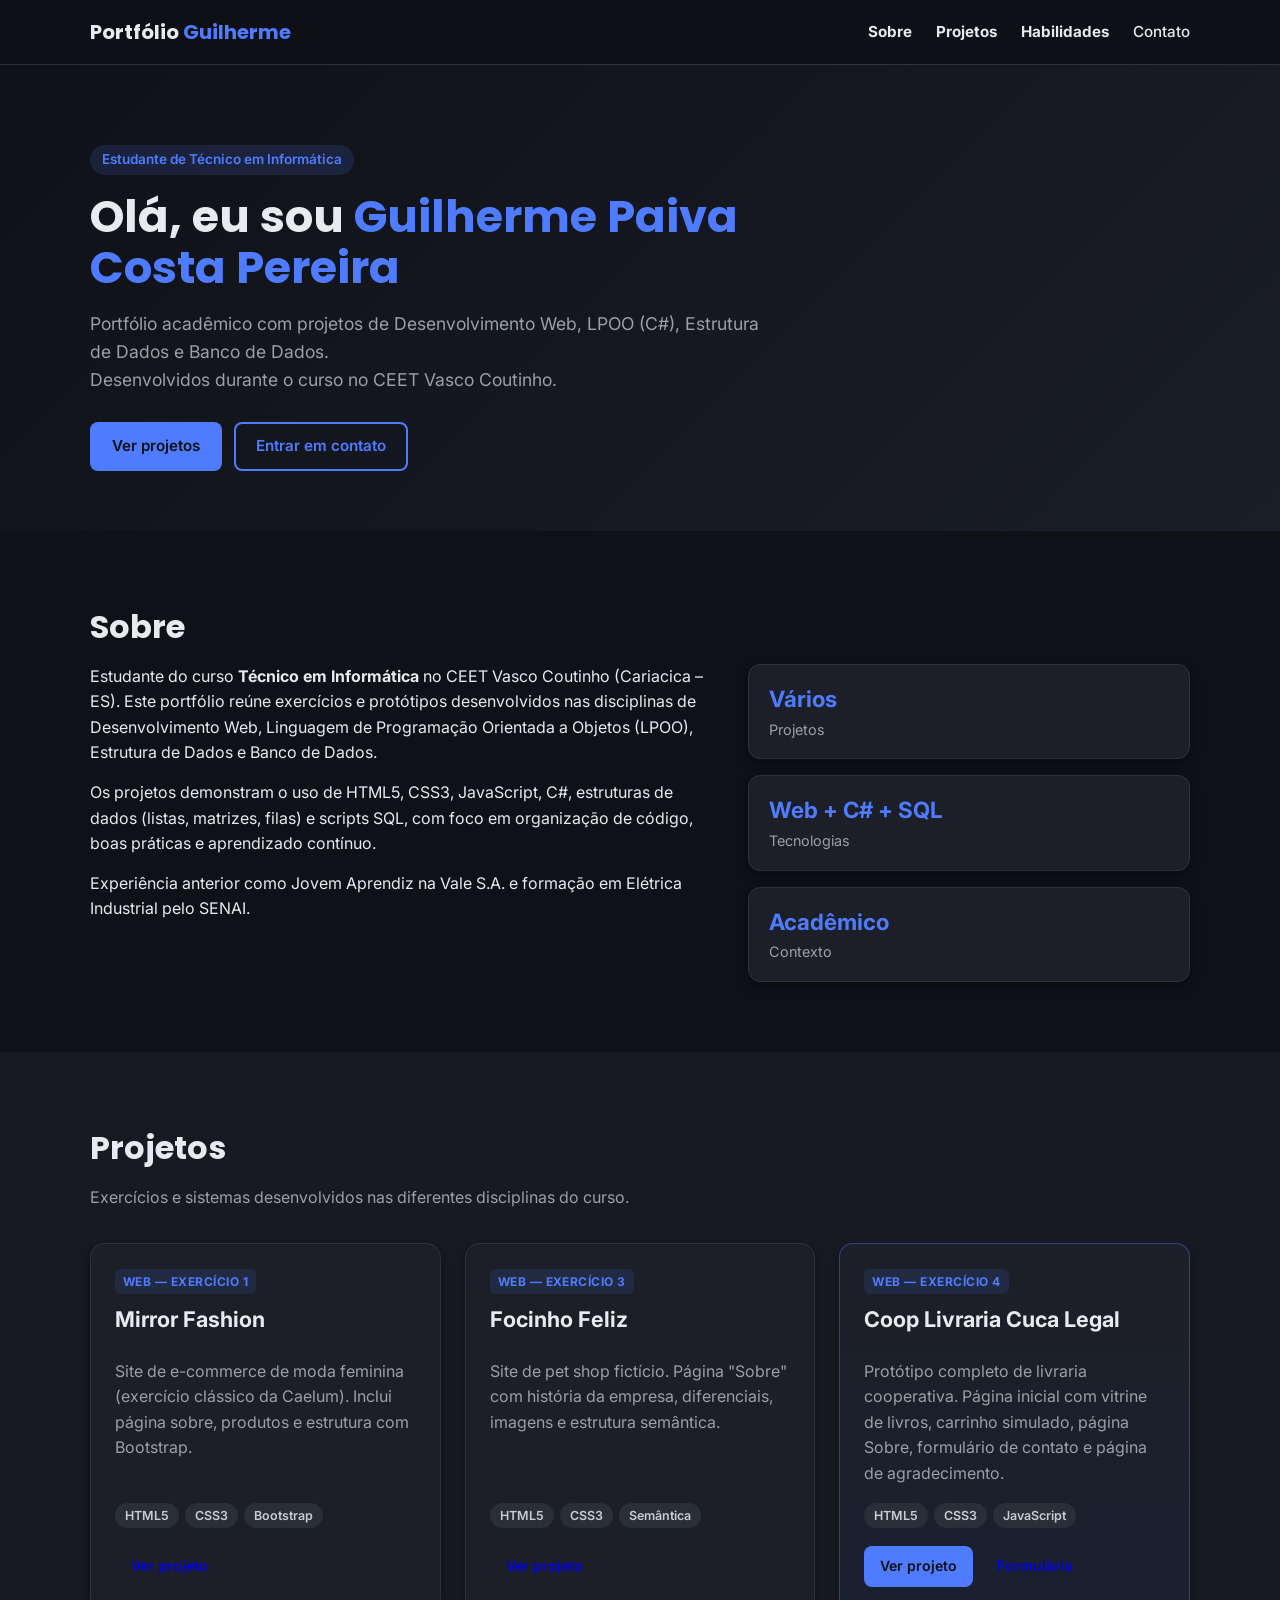
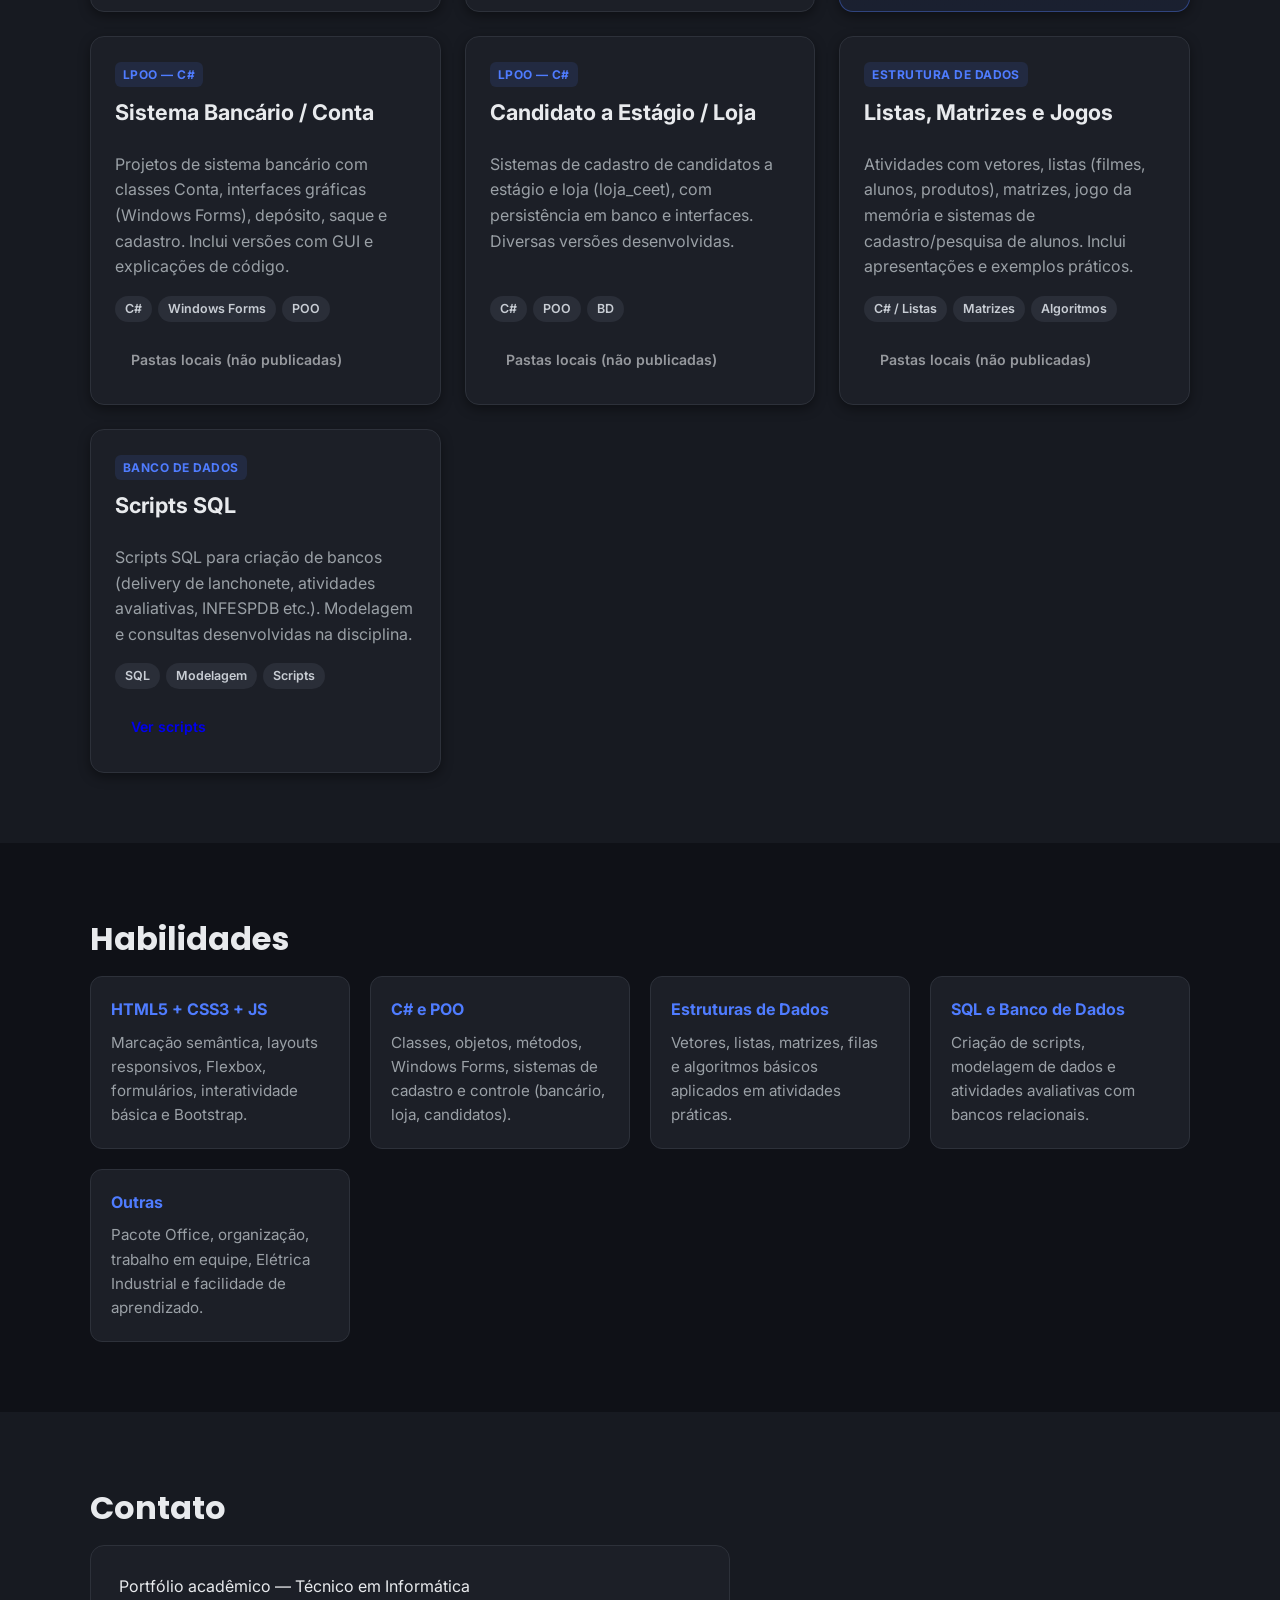
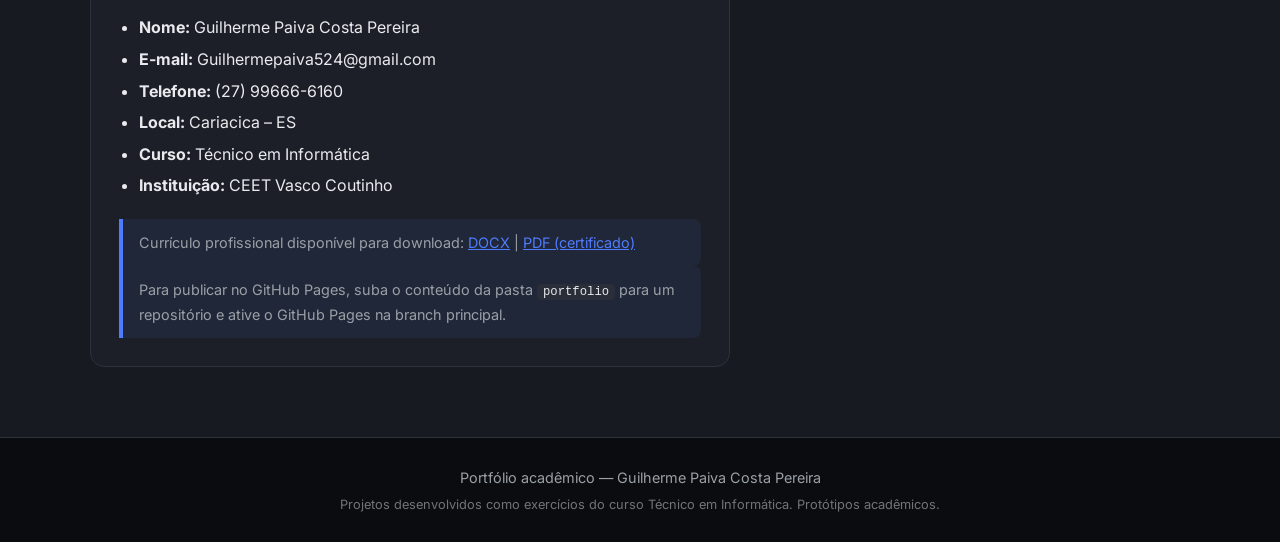
==== index.html @ 7b698ca0 "Add files via upload" ====
<!DOCTYPE html>
<html lang="pt-BR">
<head>
  <meta charset="UTF-8">
  <meta name="viewport" content="width=device-width, initial-scale=1.0">
  <title>Portfólio | Guilherme Paiva Costa Pereira</title>
  <link rel="stylesheet" href="css/style.css">
  <link rel="preconnect" href="https://fonts.googleapis.com">
  <link rel="preconnect" href="https://fonts.gstatic.com" crossorigin>
  <link href="https://fonts.googleapis.com/css2?family=Inter:wght@400;500;600;700&family=Poppins:wght@500;600;700&display=swap" rel="stylesheet">
</head>
<body>
  <header class="header">
    <div class="container header-inner">
      <a href="#" class="logo">Portfólio <span>Guilherme</span></a>
      <nav>
        <a href="#sobre">Sobre</a>
        <a href="#projetos">Projetos</a>
        <a href="#habilidades">Habilidades</a>
        <a href="#contato">Contato</a>
      </nav>
    </div>
  </header>

  <section class="hero">
    <div class="container">
      <div class="hero-content">
        <p class="tag">Estudante de Técnico em Informática</p>
        <h1>Olá, eu sou <span>Guilherme Paiva Costa Pereira</span></h1>
        <p class="subtitle">
          Portfólio acadêmico com projetos de Desenvolvimento Web, LPOO (C#), Estrutura de Dados e Banco de Dados.<br>
          Desenvolvidos durante o curso no CEET Vasco Coutinho.
        </p>
        <div class="hero-buttons">
          <a href="#projetos" class="btn btn-primary">Ver projetos</a>
          <a href="#contato" class="btn btn-secondary">Entrar em contato</a>
        </div>
      </div>
    </div>
  </section>

  <section id="sobre" class="section">
    <div class="container">
      <h2>Sobre</h2>
      <div class="about-grid">
        <div class="about-text">
          <p>
            Estudante do curso <strong>Técnico em Informática</strong> no CEET Vasco Coutinho (Cariacica – ES). 
            Este portfólio reúne exercícios e protótipos desenvolvidos nas disciplinas de Desenvolvimento Web, 
            Linguagem de Programação Orientada a Objetos (LPOO), Estrutura de Dados e Banco de Dados.
          </p>
          <p>
            Os projetos demonstram o uso de HTML5, CSS3, JavaScript, C#, estruturas de dados (listas, matrizes, filas) 
            e scripts SQL, com foco em organização de código, boas práticas e aprendizado contínuo.
          </p>
          <p>
            Experiência anterior como Jovem Aprendiz na Vale S.A. e formação em Elétrica Industrial pelo SENAI.
          </p>
        </div>
        <div class="about-stats">
          <div class="stat">
            <strong>Vários</strong>
            <span>Projetos</span>
          </div>
          <div class="stat">
            <strong>Web + C# + SQL</strong>
            <span>Tecnologias</span>
          </div>
          <div class="stat">
            <strong>Acadêmico</strong>
            <span>Contexto</span>
          </div>
        </div>
      </div>
    </div>
  </section>

  <section id="projetos" class="section section-alt">
    <div class="container">
      <h2>Projetos</h2>
      <p class="section-intro">Exercícios e sistemas desenvolvidos nas diferentes disciplinas do curso.</p>

      <div class="projects-grid">
        <!-- Web Projects -->
        <article class="project-card">
          <div class="project-header">
            <span class="project-tag">Web — Exercício 1</span>
            <h3>Mirror Fashion</h3>
          </div>
          <p>
            Site de e-commerce de moda feminina (exercício clássico da Caelum). 
            Inclui página sobre, produtos e estrutura com Bootstrap.
          </p>
          <ul class="tech-list">
            <li>HTML5</li>
            <li>CSS3</li>
            <li>Bootstrap</li>
          </ul>
          <div class="project-links">
            <a href="mirrorfashion/sobre.html" class="btn btn-sm" target="_blank">Ver projeto</a>
          </div>
        </article>

        <article class="project-card">
          <div class="project-header">
            <span class="project-tag">Web — Exercício 3</span>
            <h3>Focinho Feliz</h3>
          </div>
          <p>
            Site de pet shop fictício. Página "Sobre" com história da empresa, diferenciais,
            imagens e estrutura semântica.
          </p>
          <ul class="tech-list">
            <li>HTML5</li>
            <li>CSS3</li>
            <li>Semântica</li>
          </ul>
          <div class="project-links">
            <a href="focinhofeliz/sobre.html" class="btn btn-sm" target="_blank">Ver projeto</a>
          </div>
        </article>

        <article class="project-card featured">
          <div class="project-header">
            <span class="project-tag">Web — Exercício 4</span>
            <h3>Coop Livraria Cuca Legal</h3>
          </div>
          <p>
            Protótipo completo de livraria cooperativa. Página inicial com vitrine de livros,
            carrinho simulado, página Sobre, formulário de contato e página de agradecimento.
          </p>
          <ul class="tech-list">
            <li>HTML5</li>
            <li>CSS3</li>
            <li>JavaScript</li>
          </ul>
          <div class="project-links">
            <a href="livraria-cuca-legal/index.html" class="btn btn-sm btn-primary" target="_blank">Ver projeto</a>
            <a href="livraria-cuca-legal/contato.html" class="btn btn-sm" target="_blank">Formulário</a>
          </div>
        </article>

        <!-- LPOO / C# -->
        <article class="project-card">
          <div class="project-header">
            <span class="project-tag">LPOO — C#</span>
            <h3>Sistema Bancário / Conta</h3>
          </div>
          <p>
            Projetos de sistema bancário com classes Conta, interfaces gráficas (Windows Forms),
            depósito, saque e cadastro. Inclui versões com GUI e explicações de código.
          </p>
          <ul class="tech-list">
            <li>C#</li>
            <li>Windows Forms</li>
            <li>POO</li>
          </ul>
          <div class="project-links">
            <span class="btn btn-sm" style="opacity:0.6; cursor:default;">Pastas locais (não publicadas)</span>
          </div>
        </article>

        <article class="project-card">
          <div class="project-header">
            <span class="project-tag">LPOO — C#</span>
            <h3>Candidato a Estágio / Loja</h3>
          </div>
          <p>
            Sistemas de cadastro de candidatos a estágio e loja (loja_ceet), com persistência em banco 
            e interfaces. Diversas versões desenvolvidas.
          </p>
          <ul class="tech-list">
            <li>C#</li>
            <li>POO</li>
            <li>BD</li>
          </ul>
          <div class="project-links">
            <span class="btn btn-sm" style="opacity:0.6; cursor:default;">Pastas locais (não publicadas)</span>
          </div>
        </article>

        <!-- Estrutura de Dados -->
        <article class="project-card">
          <div class="project-header">
            <span class="project-tag">Estrutura de Dados</span>
            <h3>Listas, Matrizes e Jogos</h3>
          </div>
          <p>
            Atividades com vetores, listas (filmes, alunos, produtos), matrizes, jogo da memória 
            e sistemas de cadastro/pesquisa de alunos. Inclui apresentações e exemplos práticos.
          </p>
          <ul class="tech-list">
            <li>C# / Listas</li>
            <li>Matrizes</li>
            <li>Algoritmos</li>
          </ul>
          <div class="project-links">
            <span class="btn btn-sm" style="opacity:0.6; cursor:default;">Pastas locais (não publicadas)</span>
          </div>
        </article>

        <!-- Banco de Dados -->
        <article class="project-card">
          <div class="project-header">
            <span class="project-tag">Banco de Dados</span>
            <h3>Scripts SQL</h3>
          </div>
          <p>
            Scripts SQL para criação de bancos (delivery de lanchonete, atividades avaliativas, INFESPDB etc.).
            Modelagem e consultas desenvolvidas na disciplina.
          </p>
          <ul class="tech-list">
            <li>SQL</li>
            <li>Modelagem</li>
            <li>Scripts</li>
          </ul>
          <div class="project-links">
            <a href="materiais/banco-de-dados/" class="btn btn-sm" target="_blank">Ver scripts</a>
          </div>
        </article>
      </div>
    </div>
  </section>

  <section id="habilidades" class="section">
    <div class="container">
      <h2>Habilidades</h2>
      <div class="skills-grid">
        <div class="skill">
          <h4>HTML5 + CSS3 + JS</h4>
          <p>Marcação semântica, layouts responsivos, Flexbox, formulários, interatividade básica e Bootstrap.</p>
        </div>
        <div class="skill">
          <h4>C# e POO</h4>
          <p>Classes, objetos, métodos, Windows Forms, sistemas de cadastro e controle (bancário, loja, candidatos).</p>
        </div>
        <div class="skill">
          <h4>Estruturas de Dados</h4>
          <p>Vetores, listas, matrizes, filas e algoritmos básicos aplicados em atividades práticas.</p>
        </div>
        <div class="skill">
          <h4>SQL e Banco de Dados</h4>
          <p>Criação de scripts, modelagem de dados e atividades avaliativas com bancos relacionais.</p>
        </div>
        <div class="skill">
          <h4>Outras</h4>
          <p>Pacote Office, organização, trabalho em equipe, Elétrica Industrial e facilidade de aprendizado.</p>
        </div>
      </div>
    </div>
  </section>

  <section id="contato" class="section section-alt">
    <div class="container">
      <h2>Contato</h2>
      <div class="contact-box">
        <p>Portfólio acadêmico — Técnico em Informática</p>
        <ul class="contact-list">
          <li><strong>Nome:</strong> Guilherme Paiva Costa Pereira</li>
          <li><strong>E-mail:</strong> Guilhermepaiva524@gmail.com</li>
          <li><strong>Telefone:</strong> (27) 99666-6160</li>
          <li><strong>Local:</strong> Cariacica – ES</li>
          <li><strong>Curso:</strong> Técnico em Informática</li>
          <li><strong>Instituição:</strong> CEET Vasco Coutinho</li>
        </ul>
        <p class="note">
          Currículo profissional disponível para download: 
          <a href="curriculo-profissional.docx" target="_blank">DOCX</a> | 
          <a href="curriculo-guilherme-paiva.pdf" target="_blank">PDF (certificado)</a>
        </p>
        <p class="note">
          Para publicar no GitHub Pages, suba o conteúdo da pasta <code>portfolio</code> para um repositório
          e ative o GitHub Pages na branch principal.
        </p>
      </div>
    </div>
  </section>

  <footer class="footer">
    <div class="container">
      <p>Portfólio acadêmico — Guilherme Paiva Costa Pereira</p>
      <p class="footer-note">Projetos desenvolvidos como exercícios do curso Técnico em Informática. Protótipos acadêmicos.</p>
    </div>
  </footer>

  <script src="js/script.js"></script>
</body>
</html>
---- css/style.css ----
/* Portfólio — Tema Escuro e Sério */

:root {
  --primary: #4f7cff;
  --primary-dark: #3b66e6;
  --text: #e8eaed;
  --text-light: #9aa0a6;
  --bg: #0f1117;
  --bg-alt: #171a21;
  --bg-card: #1c1f27;
  --border: #2d313a;
  --card-shadow: 0 4px 12px rgba(0, 0, 0, 0.4);
}

* {
  box-sizing: border-box;
  margin: 0;
  padding: 0;
}

html {
  scroll-behavior: smooth;
}

body {
  font-family: "Inter", system-ui, -apple-system, sans-serif;
  color: var(--text);
  background: var(--bg);
  line-height: 1.6;
}

.container {
  width: min(1100px, 92%);
  margin: 0 auto;
}

/* Header */
.header {
  position: sticky;
  top: 0;
  background: rgba(15, 17, 23, 0.92);
  backdrop-filter: blur(10px);
  border-bottom: 1px solid var(--border);
  z-index: 100;
}

.header-inner {
  display: flex;
  justify-content: space-between;
  align-items: center;
  padding: 16px 0;
}

.logo {
  font-family: "Poppins", sans-serif;
  font-weight: 700;
  font-size: 1.25rem;
  text-decoration: none;
  color: var(--text);
}

.logo span {
  color: var(--primary);
}

nav {
  display: flex;
  gap: 24px;
}

nav a {
  text-decoration: none;
  color: var(--text);
  font-weight: 500;
  font-size: 0.95rem;
  transition: color 0.2s;
}

nav a:hover {
  color: var(--primary);
}

/* Hero */
.hero {
  padding: 80px 0 60px;
  background: linear-gradient(135deg, #0f1117 0%, #1a1e28 100%);
}

.hero-content {
  max-width: 680px;
}

.tag {
  display: inline-block;
  background: rgba(79, 124, 255, 0.15);
  color: var(--primary);
  padding: 4px 12px;
  border-radius: 999px;
  font-size: 0.85rem;
  font-weight: 600;
  margin-bottom: 16px;
}

.hero h1 {
  font-family: "Poppins", sans-serif;
  font-size: clamp(2rem, 5vw, 2.8rem);
  line-height: 1.15;
  margin-bottom: 16px;
}

.hero h1 span {
  color: var(--primary);
}

.subtitle {
  font-size: 1.1rem;
  color: var(--text-light);
  margin-bottom: 28px;
}

.hero-buttons {
  display: flex;
  gap: 12px;
  flex-wrap: wrap;
}

/* Buttons */
.btn {
  display: inline-block;
  padding: 10px 20px;
  border-radius: 8px;
  text-decoration: none;
  font-weight: 600;
  font-size: 0.95rem;
  transition: all 0.2s;
  border: 2px solid transparent;
}

.btn-primary {
  background: var(--primary);
  color: #0f1117;
}

.btn-primary:hover {
  background: var(--primary-dark);
}

.btn-secondary {
  background: transparent;
  color: var(--primary);
  border-color: var(--primary);
}

.btn-secondary:hover {
  background: rgba(79, 124, 255, 0.1);
}

.btn-sm {
  padding: 7px 14px;
  font-size: 0.88rem;
}

/* Sections */
.section {
  padding: 70px 0;
}

.section-alt {
  background: var(--bg-alt);
}

.section h2 {
  font-family: "Poppins", sans-serif;
  font-size: 2rem;
  margin-bottom: 12px;
}

.section-intro {
  color: var(--text-light);
  margin-bottom: 32px;
}

/* About */
.about-grid {
  display: grid;
  grid-template-columns: 1.4fr 1fr;
  gap: 40px;
  align-items: start;
}

.about-text p {
  margin-bottom: 14px;
}

.about-stats {
  display: flex;
  flex-direction: column;
  gap: 16px;
}

.stat {
  background: var(--bg-card);
  padding: 16px 20px;
  border-radius: 12px;
  border: 1px solid var(--border);
  box-shadow: var(--card-shadow);
}

.stat strong {
  display: block;
  font-size: 1.4rem;
  color: var(--primary);
}

.stat span {
  font-size: 0.9rem;
  color: var(--text-light);
}

/* Projects */
.projects-grid {
  display: grid;
  grid-template-columns: repeat(auto-fit, minmax(300px, 1fr));
  gap: 24px;
}

.project-card {
  background: var(--bg-card);
  border: 1px solid var(--border);
  border-radius: 14px;
  padding: 24px;
  box-shadow: var(--card-shadow);
  display: flex;
  flex-direction: column;
  transition: transform 0.2s, box-shadow 0.2s;
}

.project-card:hover {
  transform: translateY(-4px);
  box-shadow: 0 10px 25px -5px rgba(0, 0, 0, 0.5);
}

.project-card.featured {
  border-color: rgba(79, 124, 255, 0.4);
  background: linear-gradient(180deg, #1c1f27 0%, #1a2030 100%);
}

.project-header {
  margin-bottom: 12px;
}

.project-tag {
  display: inline-block;
  font-size: 0.75rem;
  font-weight: 700;
  text-transform: uppercase;
  letter-spacing: 0.04em;
  color: var(--primary);
  background: rgba(79, 124, 255, 0.12);
  padding: 3px 8px;
  border-radius: 6px;
  margin-bottom: 8px;
}

.project-card h3 {
  font-size: 1.35rem;
  margin: 0;
}

.project-card p {
  flex: 1;
  color: var(--text-light);
  margin: 10px 0 16px;
}

.tech-list {
  list-style: none;
  display: flex;
  flex-wrap: wrap;
  gap: 6px;
  margin-bottom: 18px;
}

.tech-list li {
  background: #2a2e38;
  color: #c8cdd4;
  font-size: 0.78rem;
  font-weight: 600;
  padding: 3px 10px;
  border-radius: 999px;
}

.project-links {
  display: flex;
  gap: 8px;
  flex-wrap: wrap;
  margin-top: auto;
}

/* Skills */
.skills-grid {
  display: grid;
  grid-template-columns: repeat(auto-fit, minmax(240px, 1fr));
  gap: 20px;
}

.skill {
  background: var(--bg-card);
  border: 1px solid var(--border);
  border-radius: 12px;
  padding: 20px;
}

.skill h4 {
  color: var(--primary);
  margin-bottom: 8px;
}

.skill p {
  font-size: 0.95rem;
  color: var(--text-light);
}

/* Contact */
.contact-box {
  background: var(--bg-card);
  border: 1px solid var(--border);
  border-radius: 14px;
  padding: 28px;
  max-width: 640px;
}

.contact-list {
  margin: 16px 0 20px 20px;
}

.contact-list li {
  margin-bottom: 6px;
}

.note {
  background: rgba(79, 124, 255, 0.08);
  border-left: 4px solid var(--primary);
  padding: 12px 16px;
  border-radius: 0 8px 8px 0;
  font-size: 0.9rem;
  color: var(--text-light);
}

.note code {
  background: #2a2e38;
  padding: 1px 6px;
  border-radius: 4px;
  font-size: 0.85em;
  color: var(--text);
}

.note a {
  color: var(--primary);
}

/* Footer */
.footer {
  background: #0a0c10;
  color: #9aa0a6;
  padding: 28px 0;
  text-align: center;
  font-size: 0.9rem;
  border-top: 1px solid var(--border);
}

.footer-note {
  margin-top: 6px;
  font-size: 0.8rem;
  opacity: 0.7;
}

/* Responsive */
@media (max-width: 700px) {
  .header-inner {
    flex-direction: column;
    gap: 12px;
  }

  nav {
    gap: 16px;
    font-size: 0.9rem;
  }

  .about-grid {
    grid-template-columns: 1fr;
  }

  .hero {
    padding: 50px 0 40px;
  }
}
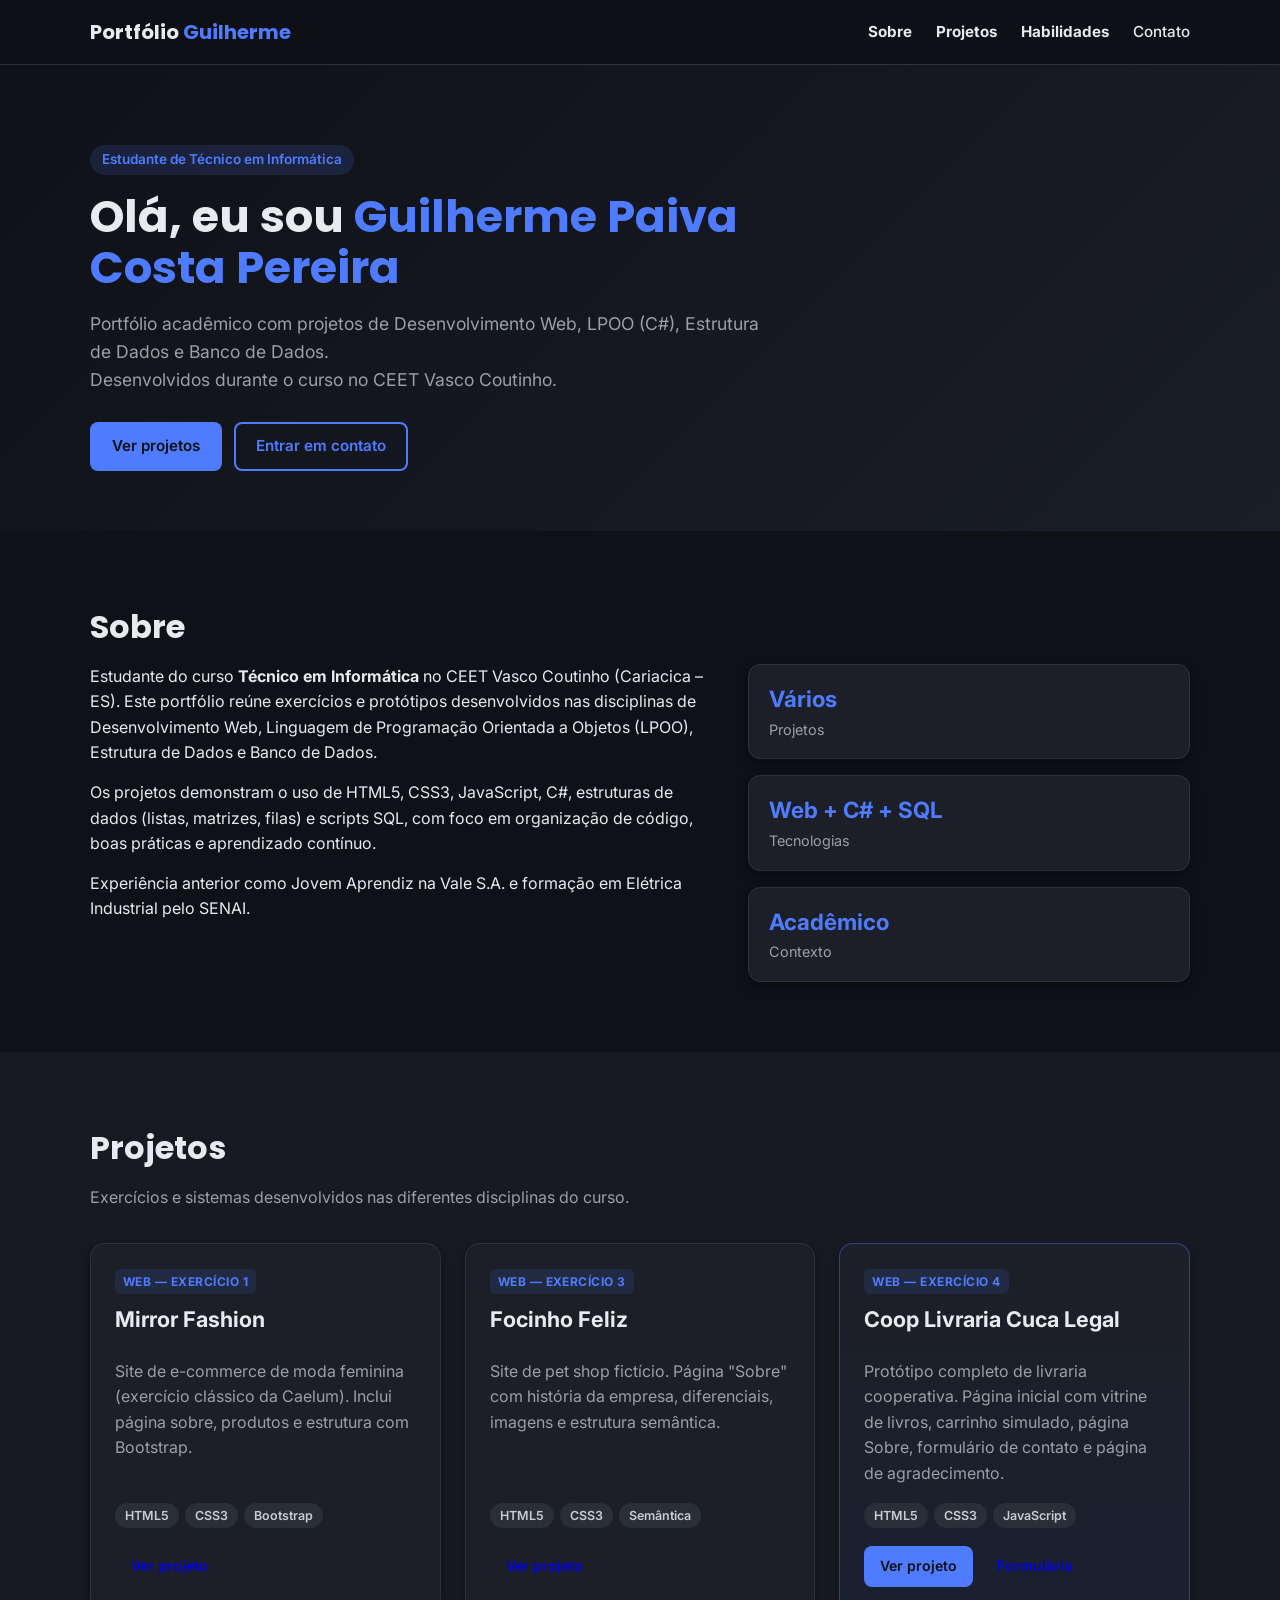
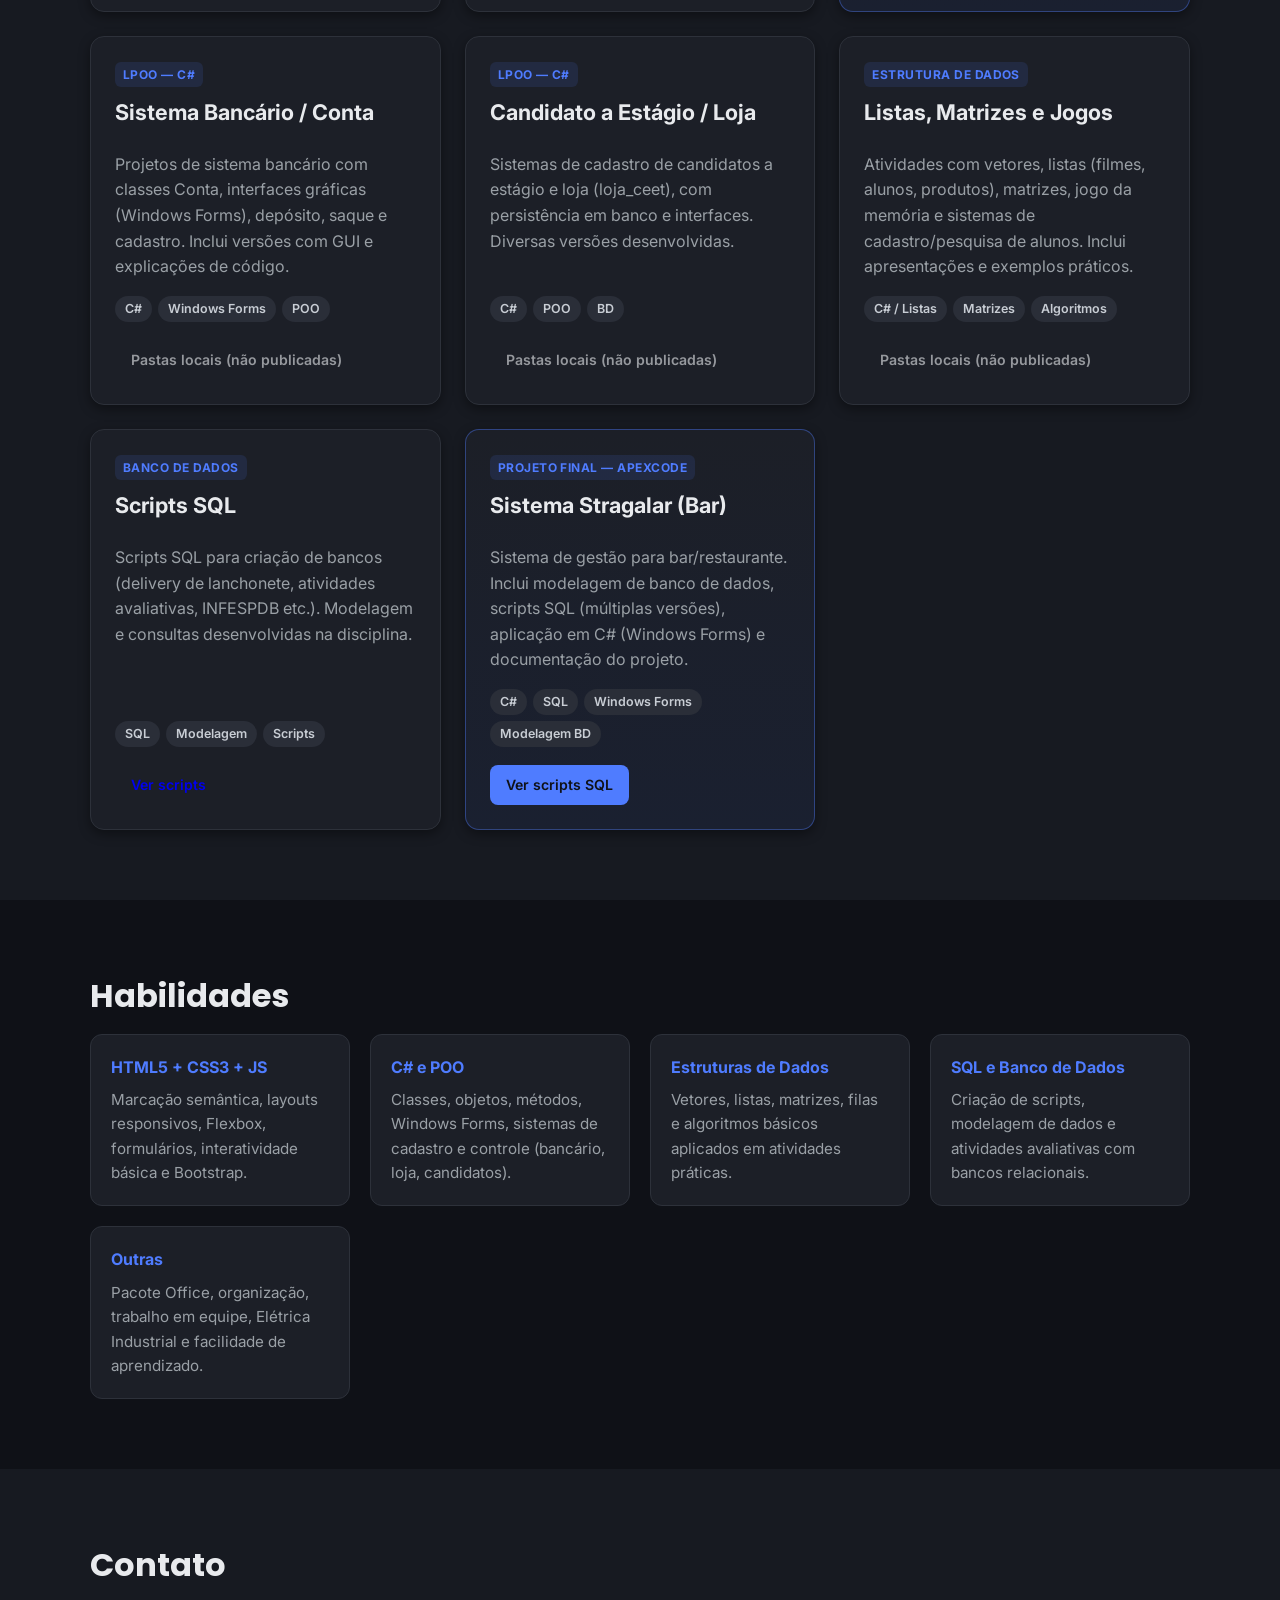
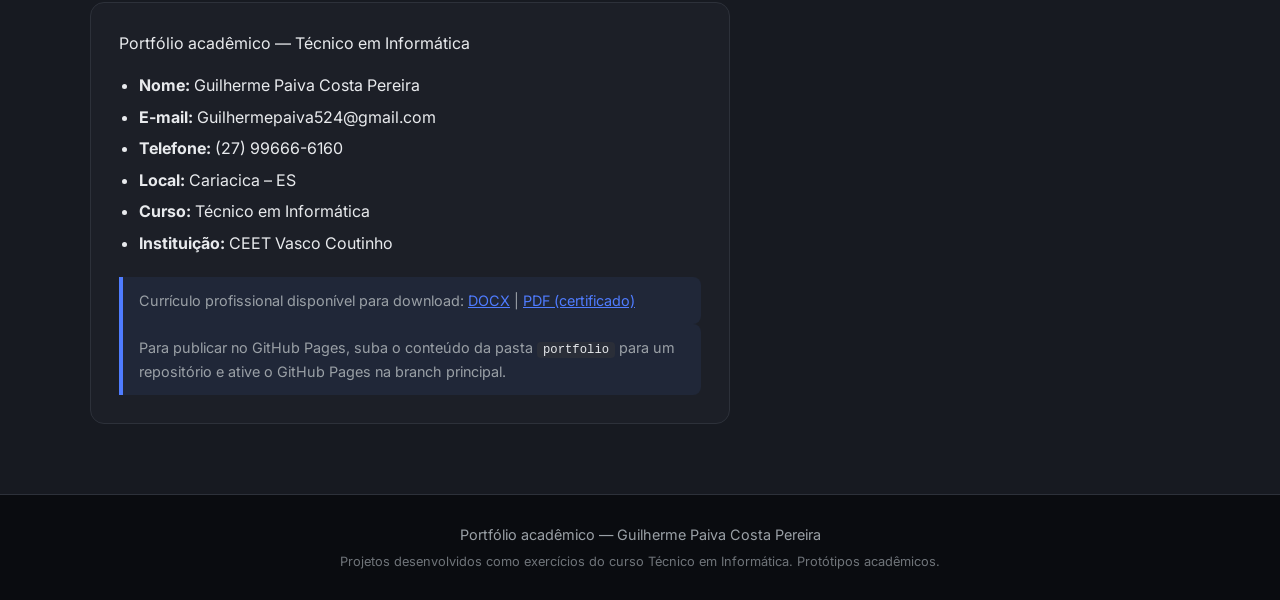
==== commit 4582e5b3: "Add files via upload" ====
--- a/index.html
+++ b/index.html
@@ -218,6 +218,27 @@
             <a href="materiais/banco-de-dados/" class="btn btn-sm" target="_blank">Ver scripts</a>
           </div>
         </article>
+
+        <!-- ApexCode / Stragalar -->
+        <article class="project-card featured">
+          <div class="project-header">
+            <span class="project-tag">Projeto Final — ApexCode</span>
+            <h3>Sistema Stragalar (Bar)</h3>
+          </div>
+          <p>
+            Sistema de gestão para bar/restaurante. Inclui modelagem de banco de dados, scripts SQL 
+            (múltiplas versões), aplicação em C# (Windows Forms) e documentação do projeto.
+          </p>
+          <ul class="tech-list">
+            <li>C#</li>
+            <li>SQL</li>
+            <li>Windows Forms</li>
+            <li>Modelagem BD</li>
+          </ul>
+          <div class="project-links">
+            <a href="materiais/apexcode/" class="btn btn-sm btn-primary" target="_blank">Ver scripts SQL</a>
+          </div>
+        </article>
       </div>
     </div>
   </section>
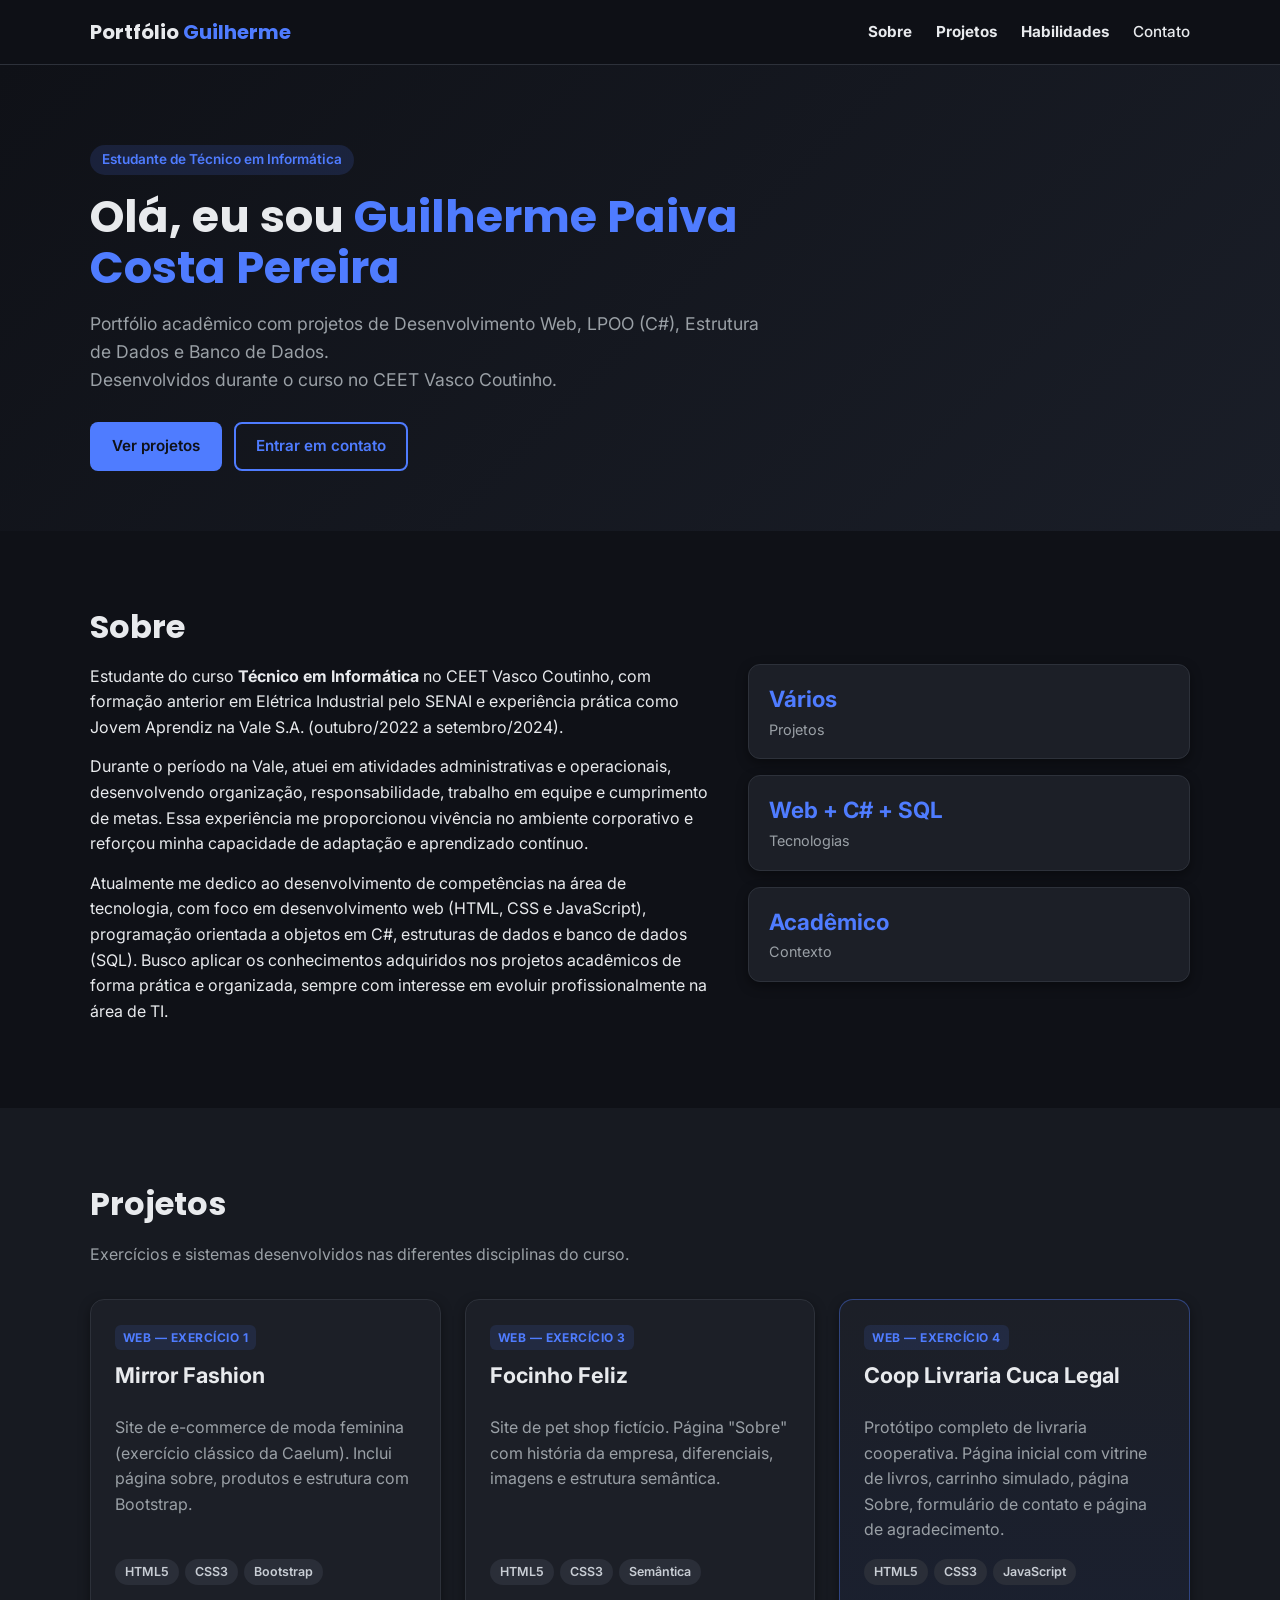
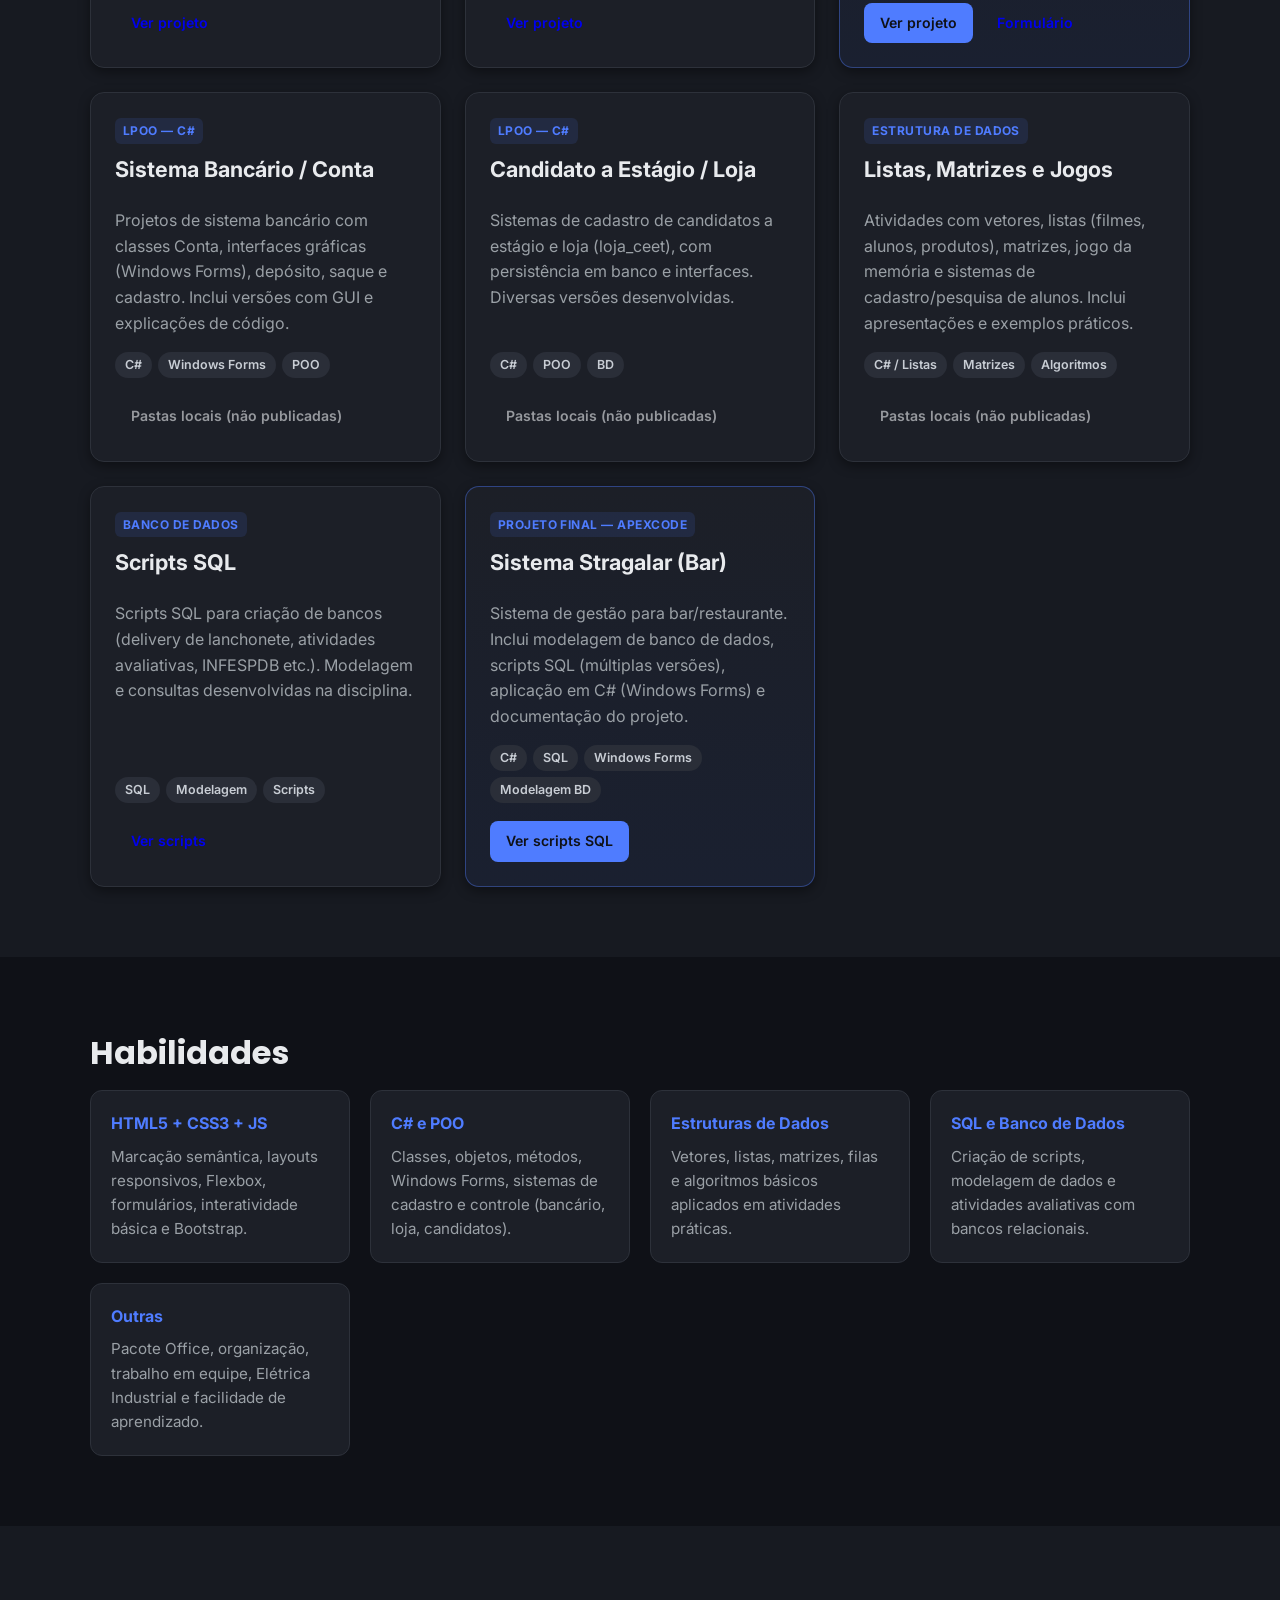
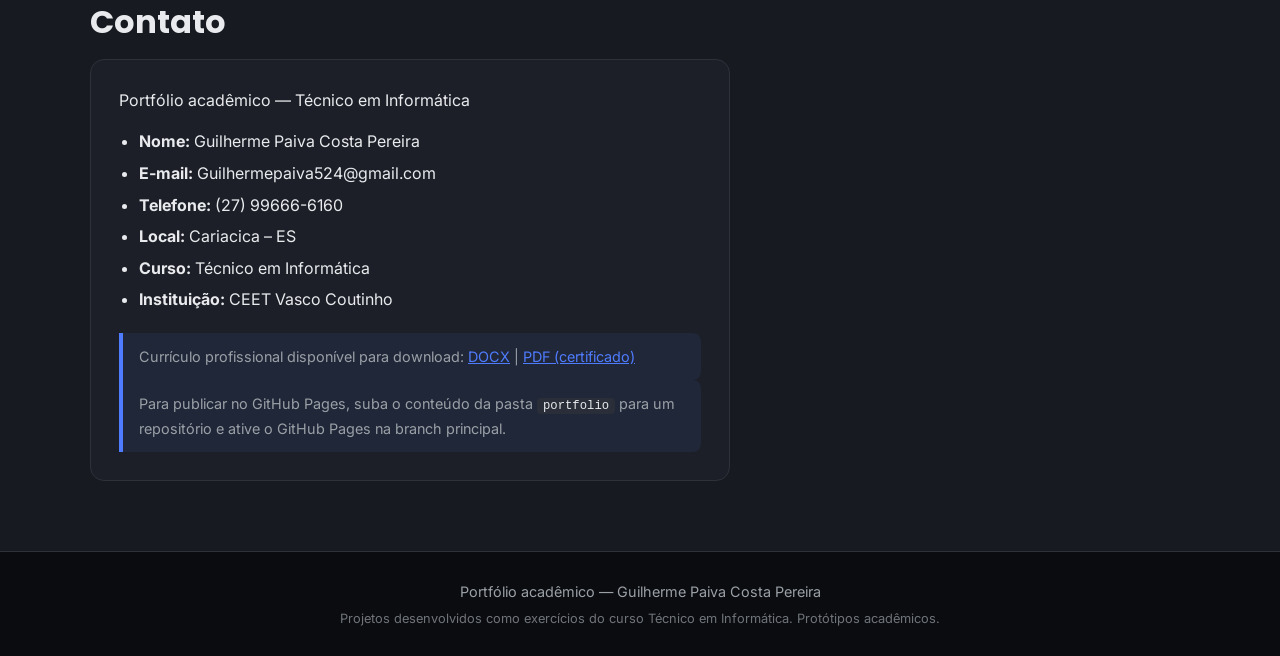
==== commit 2af9921d: "Add files via upload" ====
--- a/index.html
+++ b/index.html
@@ -45,16 +45,13 @@
       <div class="about-grid">
         <div class="about-text">
           <p>
-            Estudante do curso <strong>Técnico em Informática</strong> no CEET Vasco Coutinho (Cariacica – ES). 
-            Este portfólio reúne exercícios e protótipos desenvolvidos nas disciplinas de Desenvolvimento Web, 
-            Linguagem de Programação Orientada a Objetos (LPOO), Estrutura de Dados e Banco de Dados.
-          </p>
-          <p>
-            Os projetos demonstram o uso de HTML5, CSS3, JavaScript, C#, estruturas de dados (listas, matrizes, filas) 
-            e scripts SQL, com foco em organização de código, boas práticas e aprendizado contínuo.
-          </p>
-          <p>
-            Experiência anterior como Jovem Aprendiz na Vale S.A. e formação em Elétrica Industrial pelo SENAI.
+            Estudante do curso <strong>Técnico em Informática</strong> no CEET Vasco Coutinho, com formação anterior em Elétrica Industrial pelo SENAI e experiência prática como Jovem Aprendiz na Vale S.A. (outubro/2022 a setembro/2024).
+          </p>
+          <p>
+            Durante o período na Vale, atuei em atividades administrativas e operacionais, desenvolvendo organização, responsabilidade, trabalho em equipe e cumprimento de metas. Essa experiência me proporcionou vivência no ambiente corporativo e reforçou minha capacidade de adaptação e aprendizado contínuo.
+          </p>
+          <p>
+            Atualmente me dedico ao desenvolvimento de competências na área de tecnologia, com foco em desenvolvimento web (HTML, CSS e JavaScript), programação orientada a objetos em C#, estruturas de dados e banco de dados (SQL). Busco aplicar os conhecimentos adquiridos nos projetos acadêmicos de forma prática e organizada, sempre com interesse em evoluir profissionalmente na área de TI.
           </p>
         </div>
         <div class="about-stats">
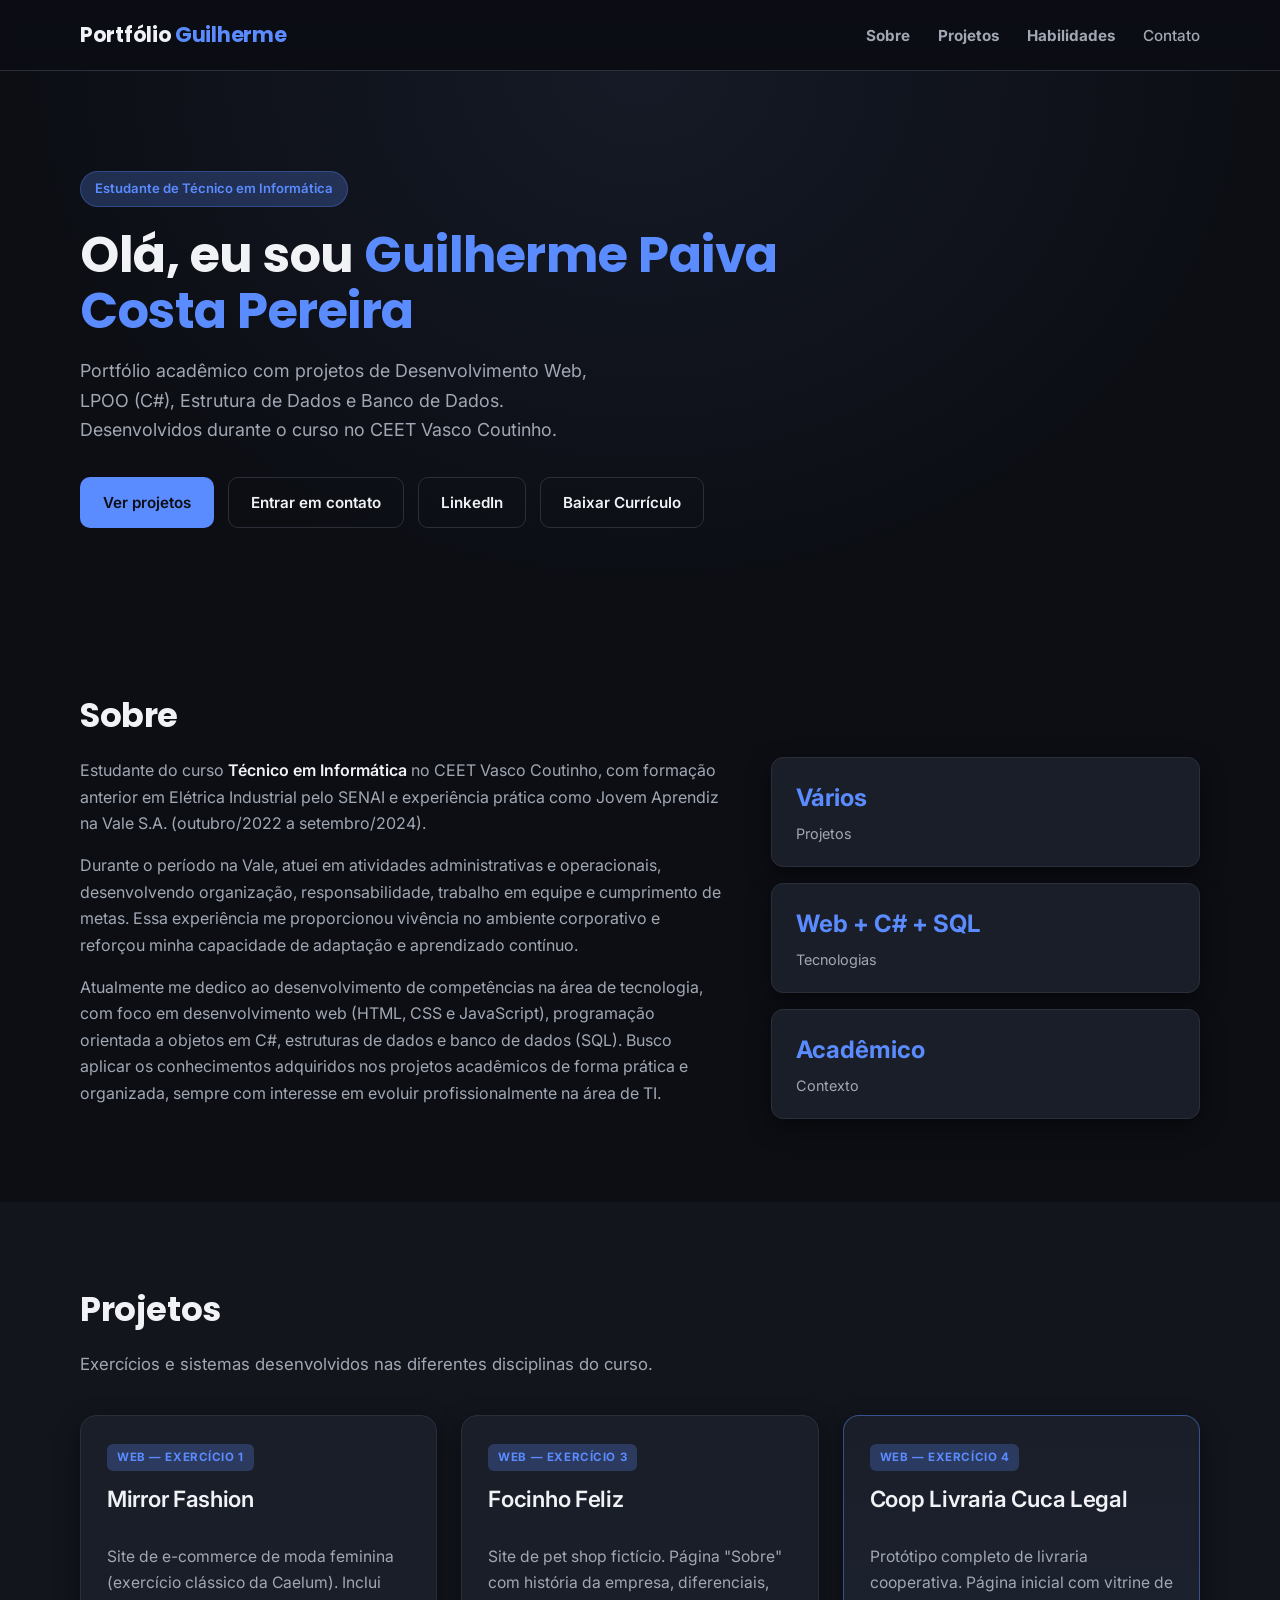
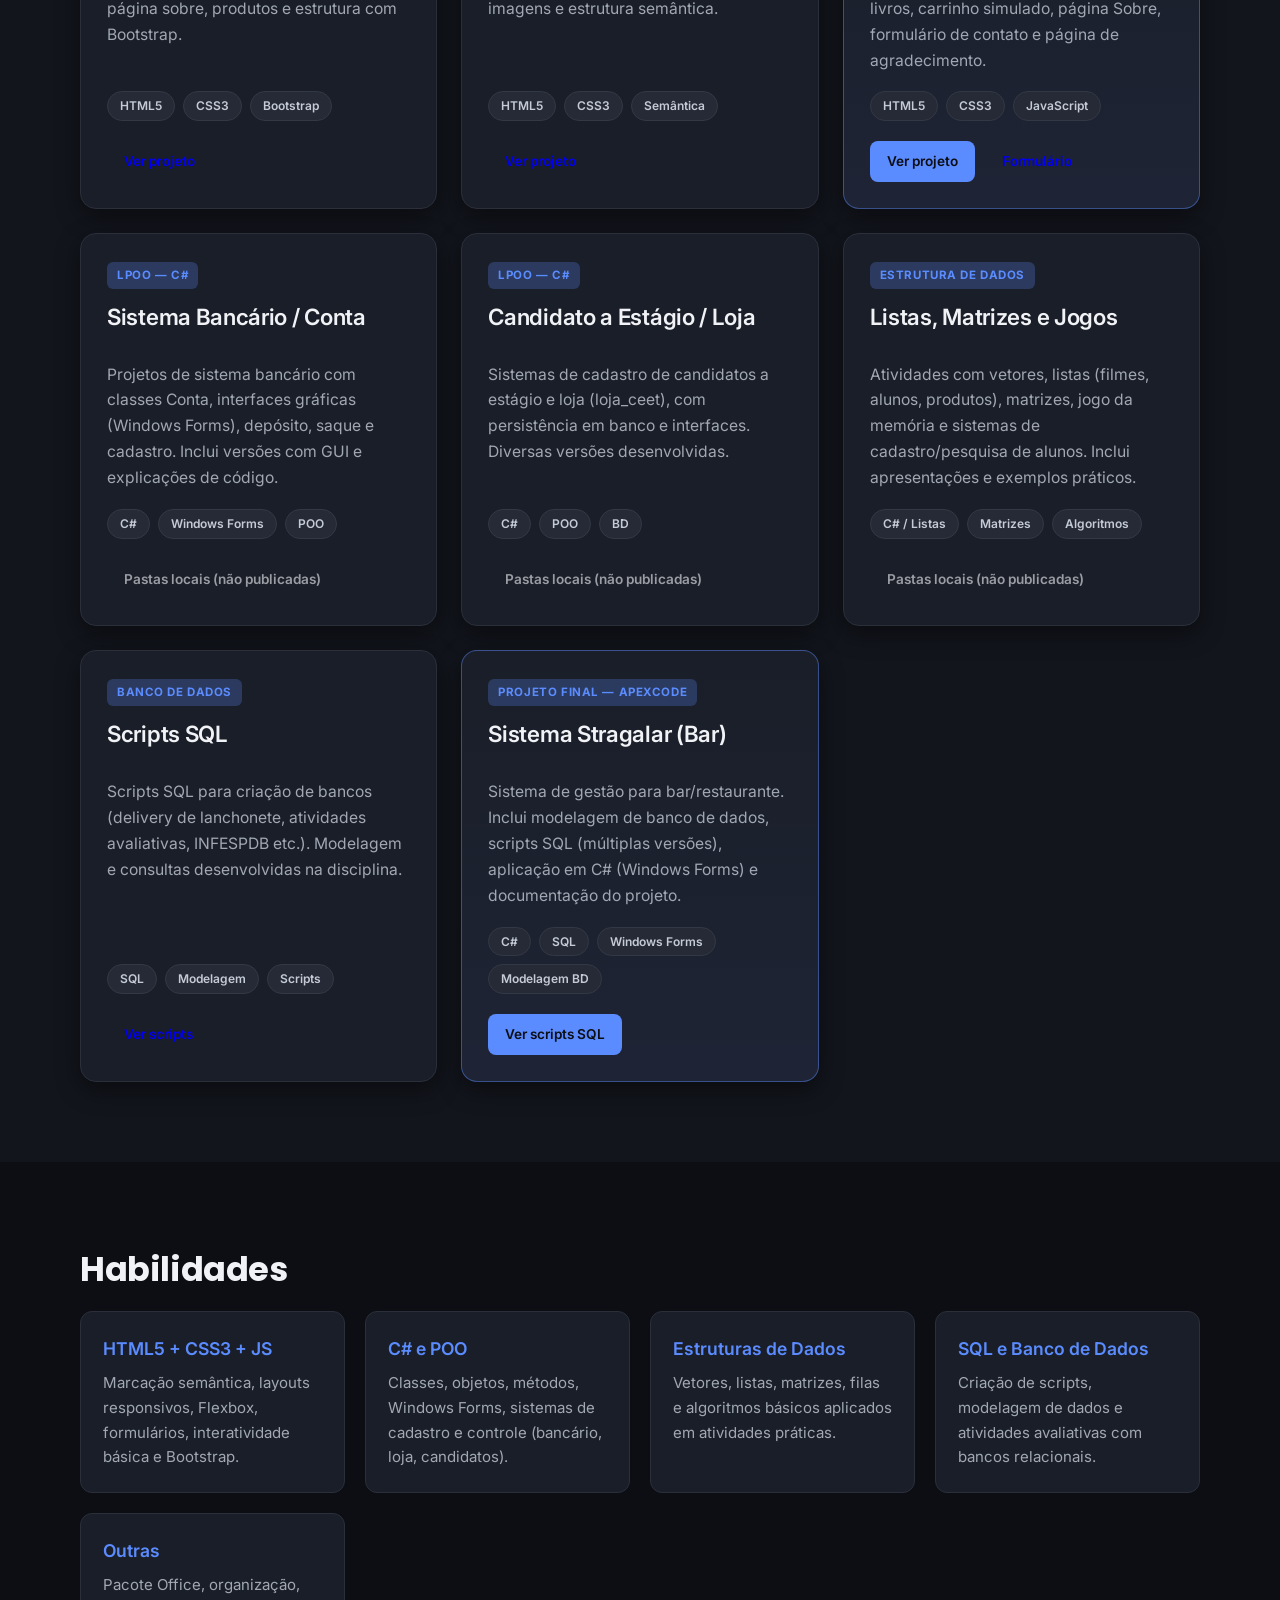
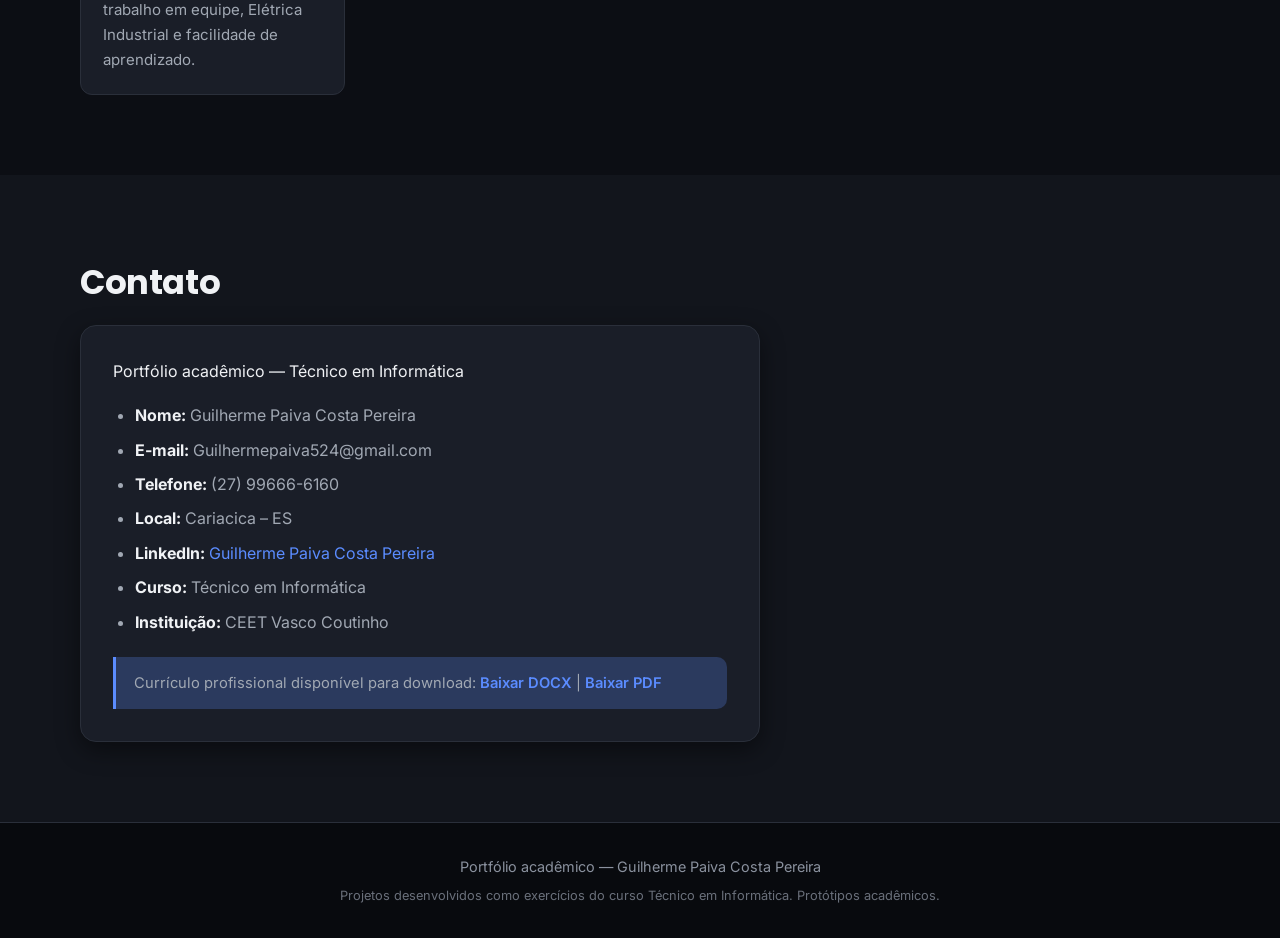
==== commit 81ceaf38: "Add files via upload" ====
--- a/index.html
+++ b/index.html
@@ -34,6 +34,8 @@
         <div class="hero-buttons">
           <a href="#projetos" class="btn btn-primary">Ver projetos</a>
           <a href="#contato" class="btn btn-secondary">Entrar em contato</a>
+          <a href="https://www.linkedin.com/in/guilherme-paiva-costa-pereira-906704447/" class="btn btn-secondary" target="_blank" rel="noopener">LinkedIn</a>
+          <a href="curriculo-profissional.docx" class="btn btn-secondary" download>Baixar Currículo</a>
         </div>
       </div>
     </div>
@@ -278,17 +280,14 @@
           <li><strong>E-mail:</strong> Guilhermepaiva524@gmail.com</li>
           <li><strong>Telefone:</strong> (27) 99666-6160</li>
           <li><strong>Local:</strong> Cariacica – ES</li>
+          <li><strong>LinkedIn:</strong> <a href="https://www.linkedin.com/in/guilherme-paiva-costa-pereira-906704447/" target="_blank" rel="noopener">Guilherme Paiva Costa Pereira</a></li>
           <li><strong>Curso:</strong> Técnico em Informática</li>
           <li><strong>Instituição:</strong> CEET Vasco Coutinho</li>
         </ul>
         <p class="note">
           Currículo profissional disponível para download: 
-          <a href="curriculo-profissional.docx" target="_blank">DOCX</a> | 
-          <a href="curriculo-guilherme-paiva.pdf" target="_blank">PDF (certificado)</a>
-        </p>
-        <p class="note">
-          Para publicar no GitHub Pages, suba o conteúdo da pasta <code>portfolio</code> para um repositório
-          e ative o GitHub Pages na branch principal.
+          <a href="curriculo-profissional.docx" download>Baixar DOCX</a> | 
+          <a href="curriculo-guilherme-paiva.pdf" download>Baixar PDF</a>
         </p>
       </div>
     </div>
--- a/css/style.css
+++ b/css/style.css
@@ -1,15 +1,17 @@
-/* Portfólio — Tema Escuro e Sério */
+/* Portfólio — Design aprimorado (tema escuro) */
 
 :root {
-  --primary: #4f7cff;
-  --primary-dark: #3b66e6;
-  --text: #e8eaed;
-  --text-light: #9aa0a6;
-  --bg: #0f1117;
-  --bg-alt: #171a21;
-  --bg-card: #1c1f27;
-  --border: #2d313a;
-  --card-shadow: 0 4px 12px rgba(0, 0, 0, 0.4);
+  --primary: #5b8cff;
+  --primary-dark: #3d6eef;
+  --primary-glow: rgba(91, 140, 255, 0.25);
+  --text: #f0f2f5;
+  --text-light: #a1a8b3;
+  --bg: #0c0e14;
+  --bg-alt: #12151c;
+  --bg-card: #1a1e28;
+  --border: #2a2f3a;
+  --card-shadow: 0 8px 24px rgba(0, 0, 0, 0.45);
+  --radius: 12px;
 }
 
 * {
@@ -26,11 +28,12 @@
   font-family: "Inter", system-ui, -apple-system, sans-serif;
   color: var(--text);
   background: var(--bg);
-  line-height: 1.6;
+  line-height: 1.65;
+  -webkit-font-smoothing: antialiased;
 }
 
 .container {
-  width: min(1100px, 92%);
+  width: min(1120px, 92%);
   margin: 0 auto;
 }
 
@@ -38,8 +41,8 @@
 .header {
   position: sticky;
   top: 0;
-  background: rgba(15, 17, 23, 0.92);
-  backdrop-filter: blur(10px);
+  background: rgba(12, 14, 20, 0.85);
+  backdrop-filter: blur(12px);
   border-bottom: 1px solid var(--border);
   z-index: 100;
 }
@@ -48,15 +51,16 @@
   display: flex;
   justify-content: space-between;
   align-items: center;
-  padding: 16px 0;
+  padding: 18px 0;
 }
 
 .logo {
   font-family: "Poppins", sans-serif;
   font-weight: 700;
-  font-size: 1.25rem;
+  font-size: 1.3rem;
   text-decoration: none;
   color: var(--text);
+  letter-spacing: -0.3px;
 }
 
 .logo span {
@@ -65,47 +69,67 @@
 
 nav {
   display: flex;
-  gap: 24px;
+  gap: 28px;
 }
 
 nav a {
   text-decoration: none;
-  color: var(--text);
+  color: var(--text-light);
   font-weight: 500;
   font-size: 0.95rem;
-  transition: color 0.2s;
+  transition: color 0.2s ease;
+  position: relative;
 }
 
 nav a:hover {
   color: var(--primary);
+}
+
+nav a::after {
+  content: "";
+  position: absolute;
+  bottom: -4px;
+  left: 0;
+  width: 0;
+  height: 2px;
+  background: var(--primary);
+  transition: width 0.25s ease;
+}
+
+nav a:hover::after {
+  width: 100%;
 }
 
 /* Hero */
 .hero {
-  padding: 80px 0 60px;
-  background: linear-gradient(135deg, #0f1117 0%, #1a1e28 100%);
+  padding: 100px 0 80px;
+  background: radial-gradient(ellipse at top, #151a26 0%, #0c0e14 70%);
+  position: relative;
 }
 
 .hero-content {
-  max-width: 680px;
+  max-width: 720px;
 }
 
 .tag {
   display: inline-block;
-  background: rgba(79, 124, 255, 0.15);
-  color: var(--primary);
-  padding: 4px 12px;
+  background: var(--primary-glow);
+  color: var(--primary);
+  padding: 6px 14px;
   border-radius: 999px;
-  font-size: 0.85rem;
-  font-weight: 600;
-  margin-bottom: 16px;
+  font-size: 0.82rem;
+  font-weight: 600;
+  margin-bottom: 20px;
+  border: 1px solid rgba(91, 140, 255, 0.3);
 }
 
 .hero h1 {
   font-family: "Poppins", sans-serif;
-  font-size: clamp(2rem, 5vw, 2.8rem);
-  line-height: 1.15;
-  margin-bottom: 16px;
+  font-size: clamp(2.2rem, 5.5vw, 3.1rem);
+  line-height: 1.12;
+  margin-bottom: 18px;
+  letter-spacing: -0.5px;
+  font-weight: 700;
 }
 
 .hero h1 span {
@@ -113,56 +137,66 @@
 }
 
 .subtitle {
-  font-size: 1.1rem;
-  color: var(--text-light);
-  margin-bottom: 28px;
+  font-size: 1.12rem;
+  color: var(--text-light);
+  margin-bottom: 32px;
+  max-width: 560px;
 }
 
 .hero-buttons {
   display: flex;
-  gap: 12px;
+  gap: 14px;
   flex-wrap: wrap;
 }
 
 /* Buttons */
 .btn {
-  display: inline-block;
-  padding: 10px 20px;
-  border-radius: 8px;
+  display: inline-flex;
+  align-items: center;
+  justify-content: center;
+  padding: 12px 22px;
+  border-radius: 10px;
   text-decoration: none;
   font-weight: 600;
   font-size: 0.95rem;
-  transition: all 0.2s;
-  border: 2px solid transparent;
+  transition: all 0.2s ease;
+  border: 1.5px solid transparent;
+  cursor: pointer;
 }
 
 .btn-primary {
   background: var(--primary);
-  color: #0f1117;
+  color: #0c0e14;
 }
 
 .btn-primary:hover {
   background: var(--primary-dark);
+  transform: translateY(-2px);
+  box-shadow: 0 6px 20px var(--primary-glow);
 }
 
 .btn-secondary {
   background: transparent;
-  color: var(--primary);
+  color: var(--text);
+  border-color: var(--border);
+}
+
+.btn-secondary:hover {
   border-color: var(--primary);
-}
-
-.btn-secondary:hover {
-  background: rgba(79, 124, 255, 0.1);
+  color: var(--primary);
+  background: var(--primary-glow);
+  transform: translateY(-2px);
 }
 
 .btn-sm {
-  padding: 7px 14px;
-  font-size: 0.88rem;
+  padding: 8px 16px;
+  font-size: 0.85rem;
+  border-radius: 8px;
 }
 
 /* Sections */
 .section {
-  padding: 70px 0;
+  padding: 80px 0;
 }
 
 .section-alt {
@@ -171,25 +205,34 @@
 
 .section h2 {
   font-family: "Poppins", sans-serif;
-  font-size: 2rem;
-  margin-bottom: 12px;
+  font-size: 2.1rem;
+  margin-bottom: 14px;
+  letter-spacing: -0.4px;
+  font-weight: 700;
 }
 
 .section-intro {
   color: var(--text-light);
-  margin-bottom: 32px;
+  margin-bottom: 36px;
+  font-size: 1.05rem;
 }
 
 /* About */
 .about-grid {
   display: grid;
-  grid-template-columns: 1.4fr 1fr;
-  gap: 40px;
+  grid-template-columns: 1.5fr 1fr;
+  gap: 48px;
   align-items: start;
 }
 
 .about-text p {
-  margin-bottom: 14px;
+  margin-bottom: 16px;
+  color: var(--text-light);
+}
+
+.about-text strong {
+  color: var(--text);
+  font-weight: 600;
 }
 
 .about-stats {
@@ -200,16 +243,24 @@
 
 .stat {
   background: var(--bg-card);
-  padding: 16px 20px;
-  border-radius: 12px;
+  padding: 20px 24px;
+  border-radius: var(--radius);
   border: 1px solid var(--border);
   box-shadow: var(--card-shadow);
+  transition: transform 0.2s ease, border-color 0.2s ease;
+}
+
+.stat:hover {
+  transform: translateY(-3px);
+  border-color: var(--primary);
 }
 
 .stat strong {
   display: block;
-  font-size: 1.4rem;
-  color: var(--primary);
+  font-size: 1.5rem;
+  color: var(--primary);
+  font-weight: 700;
+  margin-bottom: 2px;
 }
 
 .stat span {
@@ -220,79 +271,84 @@
 /* Projects */
 .projects-grid {
   display: grid;
-  grid-template-columns: repeat(auto-fit, minmax(300px, 1fr));
+  grid-template-columns: repeat(auto-fit, minmax(320px, 1fr));
   gap: 24px;
 }
 
 .project-card {
   background: var(--bg-card);
   border: 1px solid var(--border);
-  border-radius: 14px;
-  padding: 24px;
+  border-radius: 16px;
+  padding: 26px;
   box-shadow: var(--card-shadow);
   display: flex;
   flex-direction: column;
-  transition: transform 0.2s, box-shadow 0.2s;
+  transition: transform 0.25s ease, border-color 0.25s ease, box-shadow 0.25s ease;
 }
 
 .project-card:hover {
-  transform: translateY(-4px);
-  box-shadow: 0 10px 25px -5px rgba(0, 0, 0, 0.5);
+  transform: translateY(-6px);
+  border-color: rgba(91, 140, 255, 0.4);
+  box-shadow: 0 16px 40px rgba(0, 0, 0, 0.5);
 }
 
 .project-card.featured {
-  border-color: rgba(79, 124, 255, 0.4);
-  background: linear-gradient(180deg, #1c1f27 0%, #1a2030 100%);
+  border-color: rgba(91, 140, 255, 0.45);
+  background: linear-gradient(180deg, #1a1e28 0%, #1e2435 100%);
 }
 
 .project-header {
-  margin-bottom: 12px;
+  margin-bottom: 14px;
 }
 
 .project-tag {
   display: inline-block;
-  font-size: 0.75rem;
+  font-size: 0.72rem;
   font-weight: 700;
   text-transform: uppercase;
-  letter-spacing: 0.04em;
-  color: var(--primary);
-  background: rgba(79, 124, 255, 0.12);
-  padding: 3px 8px;
+  letter-spacing: 0.05em;
+  color: var(--primary);
+  background: var(--primary-glow);
+  padding: 4px 10px;
   border-radius: 6px;
-  margin-bottom: 8px;
+  margin-bottom: 10px;
 }
 
 .project-card h3 {
-  font-size: 1.35rem;
+  font-size: 1.4rem;
   margin: 0;
+  font-weight: 600;
+  letter-spacing: -0.3px;
 }
 
 .project-card p {
   flex: 1;
   color: var(--text-light);
-  margin: 10px 0 16px;
+  margin: 12px 0 18px;
+  font-size: 0.98rem;
 }
 
 .tech-list {
   list-style: none;
   display: flex;
   flex-wrap: wrap;
-  gap: 6px;
-  margin-bottom: 18px;
+  gap: 8px;
+  margin-bottom: 20px;
 }
 
 .tech-list li {
-  background: #2a2e38;
-  color: #c8cdd4;
-  font-size: 0.78rem;
-  font-weight: 600;
-  padding: 3px 10px;
+  background: #252a36;
+  color: #c5cbd6;
+  font-size: 0.75rem;
+  font-weight: 600;
+  padding: 4px 12px;
   border-radius: 999px;
+  border: 1px solid #333944;
 }
 
 .project-links {
   display: flex;
-  gap: 8px;
+  gap: 10px;
   flex-wrap: wrap;
   margin-top: auto;
 }
@@ -300,24 +356,32 @@
 /* Skills */
 .skills-grid {
   display: grid;
-  grid-template-columns: repeat(auto-fit, minmax(240px, 1fr));
+  grid-template-columns: repeat(auto-fit, minmax(250px, 1fr));
   gap: 20px;
 }
 
 .skill {
   background: var(--bg-card);
   border: 1px solid var(--border);
-  border-radius: 12px;
-  padding: 20px;
+  border-radius: var(--radius);
+  padding: 22px;
+  transition: transform 0.2s ease, border-color 0.2s ease;
+}
+
+.skill:hover {
+  transform: translateY(-4px);
+  border-color: var(--primary);
 }
 
 .skill h4 {
   color: var(--primary);
   margin-bottom: 8px;
+  font-size: 1.1rem;
+  font-weight: 600;
 }
 
 .skill p {
-  font-size: 0.95rem;
+  font-size: 0.94rem;
   color: var(--text-light);
 }
 
@@ -325,45 +389,59 @@
 .contact-box {
   background: var(--bg-card);
   border: 1px solid var(--border);
-  border-radius: 14px;
-  padding: 28px;
-  max-width: 640px;
+  border-radius: 16px;
+  padding: 32px;
+  max-width: 680px;
+  box-shadow: var(--card-shadow);
 }
 
 .contact-list {
-  margin: 16px 0 20px 20px;
+  margin: 18px 0 22px 22px;
+  color: var(--text-light);
 }
 
 .contact-list li {
-  margin-bottom: 6px;
+  margin-bottom: 8px;
+}
+
+.contact-list strong {
+  color: var(--text);
+}
+
+.contact-list a {
+  color: var(--primary);
+  text-decoration: none;
+}
+
+.contact-list a:hover {
+  text-decoration: underline;
 }
 
 .note {
-  background: rgba(79, 124, 255, 0.08);
-  border-left: 4px solid var(--primary);
-  padding: 12px 16px;
-  border-radius: 0 8px 8px 0;
-  font-size: 0.9rem;
-  color: var(--text-light);
-}
-
-.note code {
-  background: #2a2e38;
-  padding: 1px 6px;
-  border-radius: 4px;
-  font-size: 0.85em;
-  color: var(--text);
+  background: var(--primary-glow);
+  border-left: 3px solid var(--primary);
+  padding: 14px 18px;
+  border-radius: 0 10px 10px 0;
+  font-size: 0.92rem;
+  color: var(--text-light);
+  margin-top: 16px;
 }
 
 .note a {
   color: var(--primary);
+  font-weight: 600;
+  text-decoration: none;
+}
+
+.note a:hover {
+  text-decoration: underline;
 }
 
 /* Footer */
 .footer {
-  background: #0a0c10;
-  color: #9aa0a6;
-  padding: 28px 0;
+  background: #080a0e;
+  color: #8a919e;
+  padding: 32px 0;
   text-align: center;
   font-size: 0.9rem;
   border-top: 1px solid var(--border);
@@ -372,26 +450,34 @@
 .footer-note {
   margin-top: 6px;
   font-size: 0.8rem;
-  opacity: 0.7;
+  opacity: 0.75;
 }
 
 /* Responsive */
-@media (max-width: 700px) {
+@media (max-width: 768px) {
   .header-inner {
     flex-direction: column;
-    gap: 12px;
+    gap: 14px;
   }
 
   nav {
-    gap: 16px;
-    font-size: 0.9rem;
+    gap: 18px;
   }
 
   .about-grid {
     grid-template-columns: 1fr;
+    gap: 32px;
   }
 
   .hero {
-    padding: 50px 0 40px;
-  }
-}+    padding: 70px 0 50px;
+  }
+
+  .section {
+    padding: 60px 0;
+  }
+
+  .projects-grid {
+    grid-template-columns: 1fr;
+  }
+}
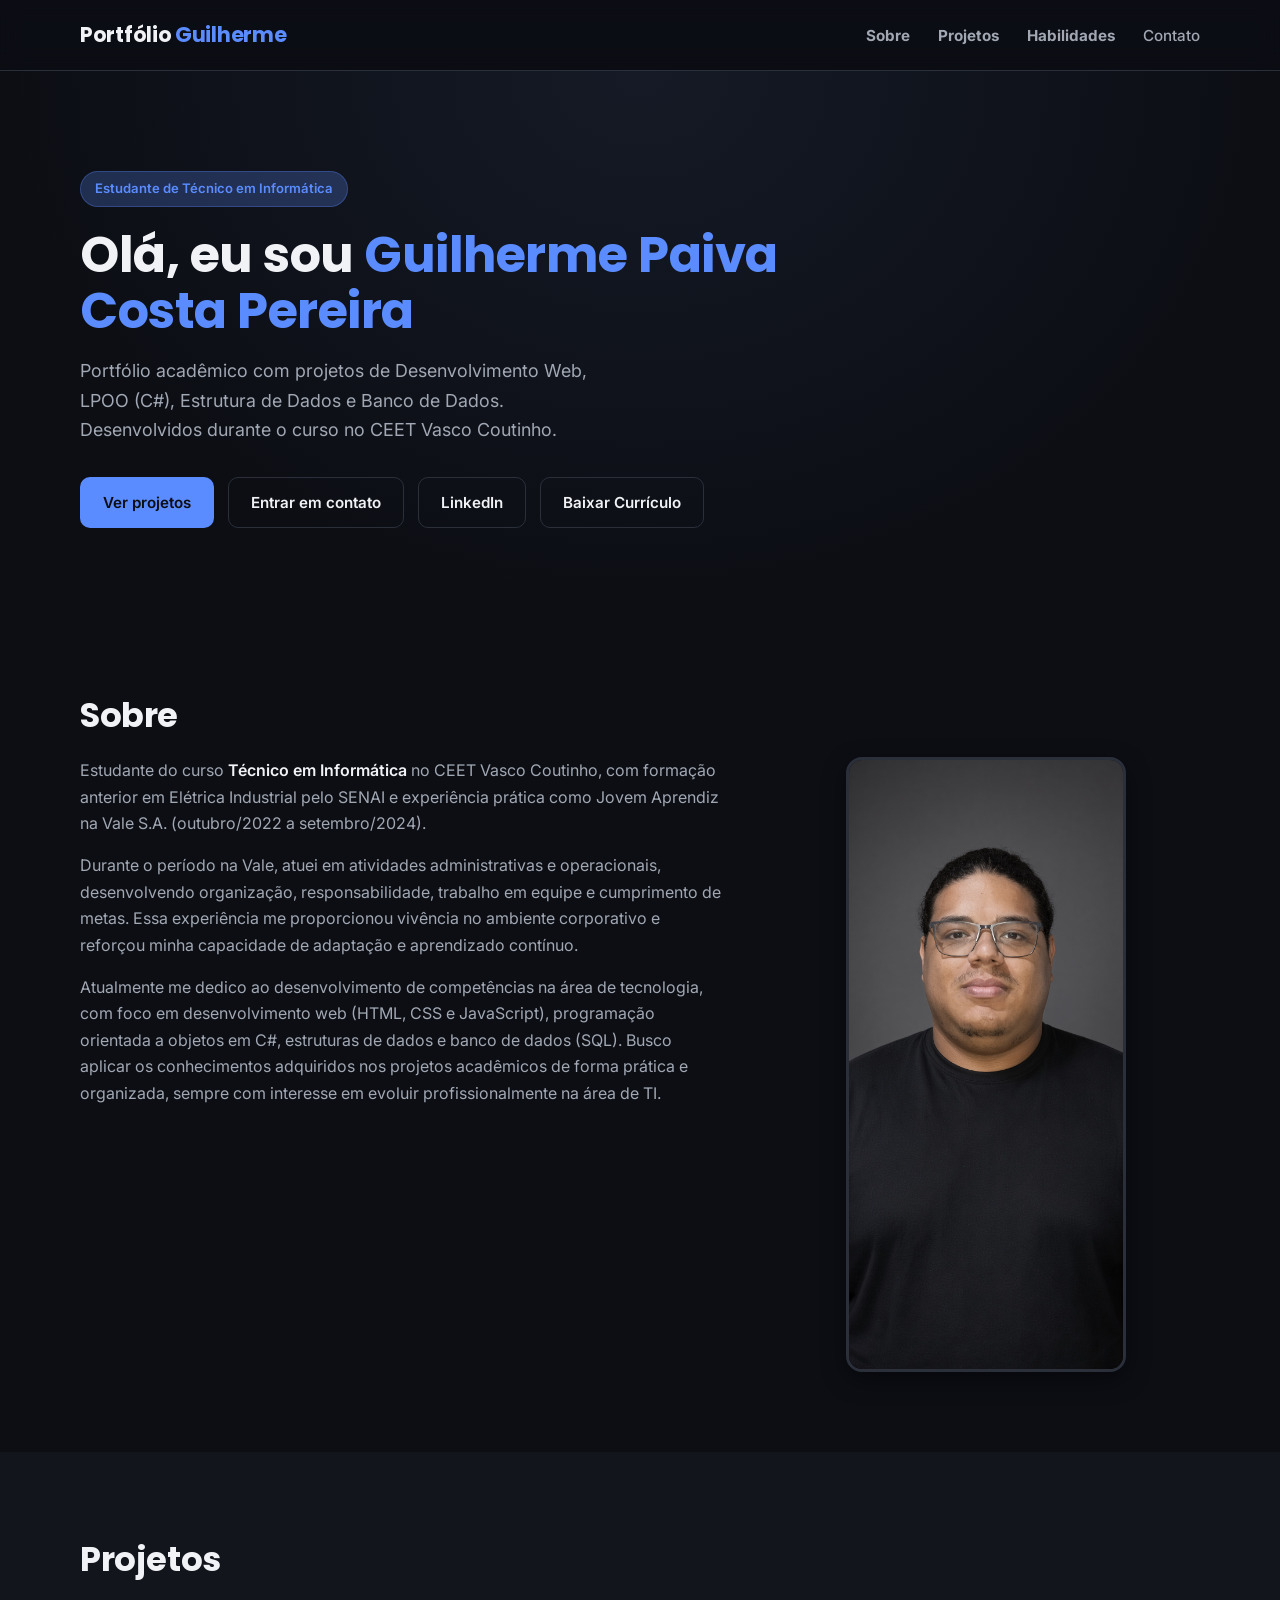
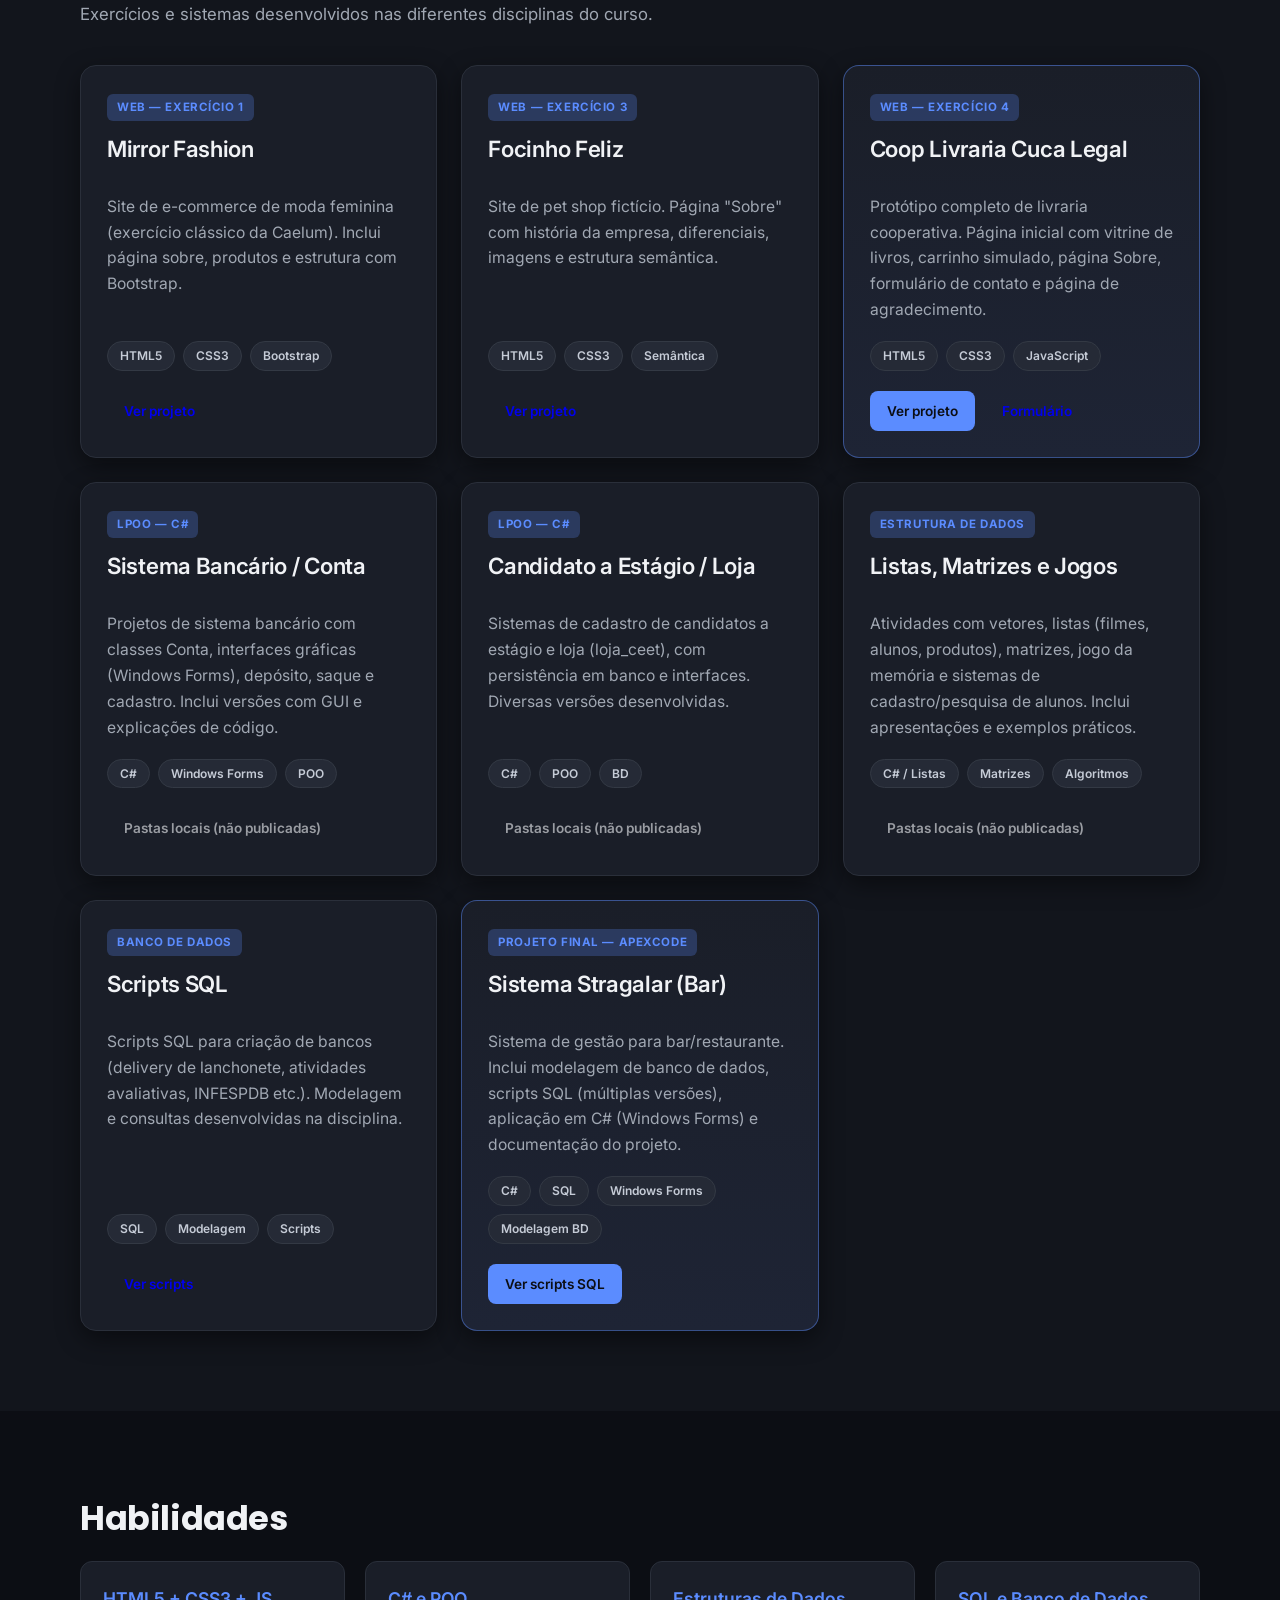
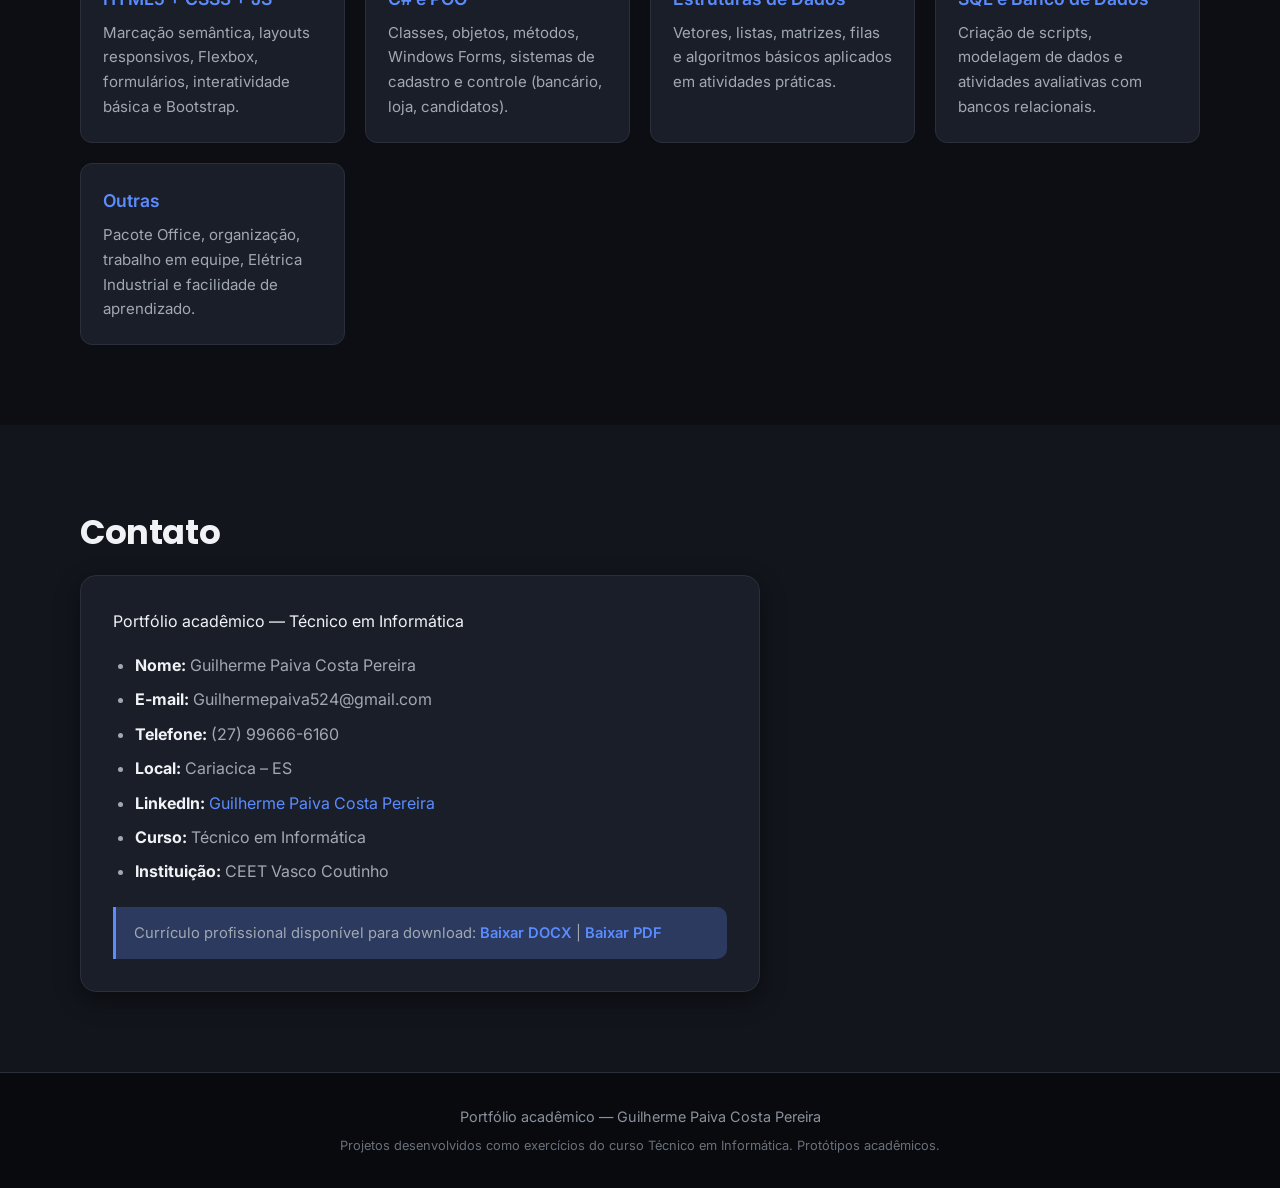
==== commit f6591d88: "Add files via upload" ====
--- a/index.html
+++ b/index.html
@@ -56,19 +56,8 @@
             Atualmente me dedico ao desenvolvimento de competências na área de tecnologia, com foco em desenvolvimento web (HTML, CSS e JavaScript), programação orientada a objetos em C#, estruturas de dados e banco de dados (SQL). Busco aplicar os conhecimentos adquiridos nos projetos acadêmicos de forma prática e organizada, sempre com interesse em evoluir profissionalmente na área de TI.
           </p>
         </div>
-        <div class="about-stats">
-          <div class="stat">
-            <strong>Vários</strong>
-            <span>Projetos</span>
-          </div>
-          <div class="stat">
-            <strong>Web + C# + SQL</strong>
-            <span>Tecnologias</span>
-          </div>
-          <div class="stat">
-            <strong>Acadêmico</strong>
-            <span>Contexto</span>
-          </div>
+        <div class="about-avatar">
+          <img src="avatar.jpg" alt="Foto de Guilherme Paiva Costa Pereira" class="avatar-img">
         </div>
       </div>
     </div>
--- a/css/style.css
+++ b/css/style.css
@@ -235,10 +235,19 @@
   font-weight: 600;
 }
 
-.about-stats {
-  display: flex;
-  flex-direction: column;
-  gap: 16px;
+.about-avatar {
+  display: flex;
+  justify-content: center;
+  align-items: flex-start;
+}
+
+.avatar-img {
+  width: 100%;
+  max-width: 280px;
+  border-radius: 16px;
+  border: 3px solid var(--border);
+  box-shadow: var(--card-shadow);
+  object-fit: cover;
 }
 
 .stat {
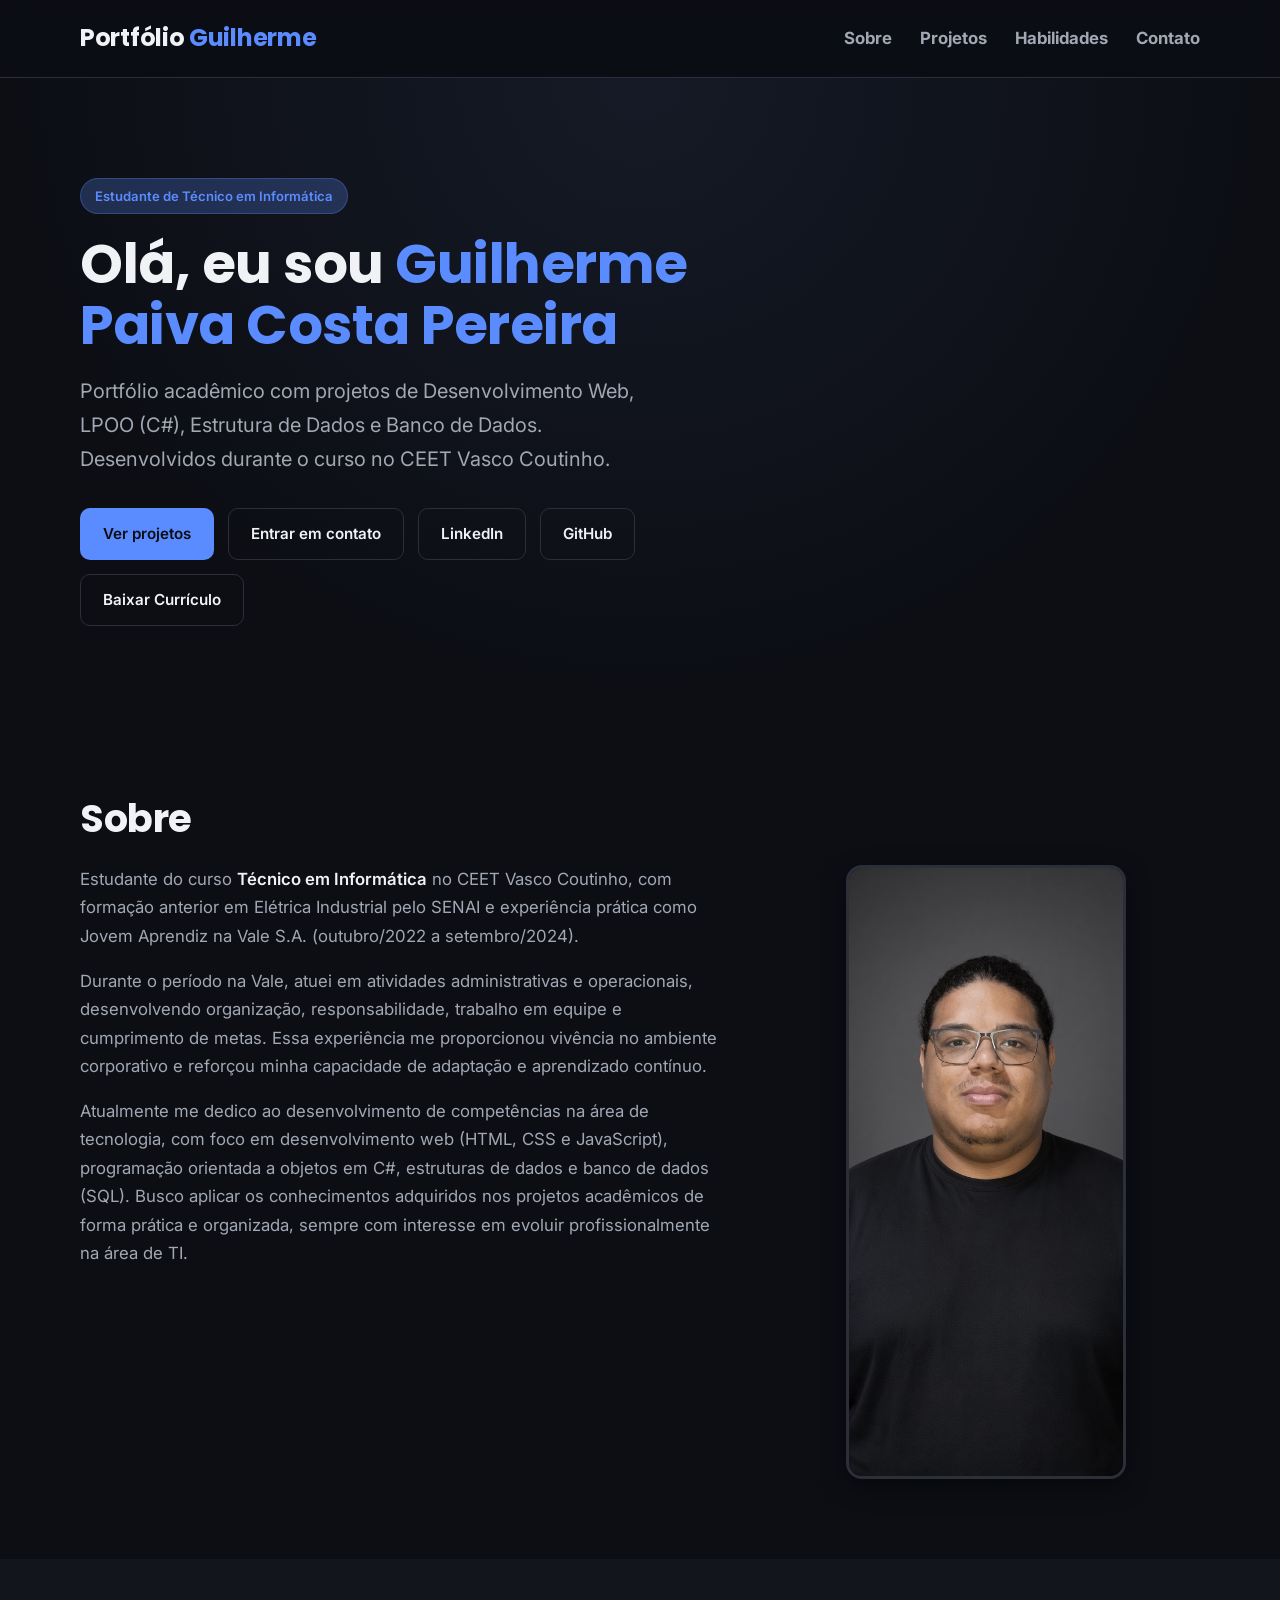
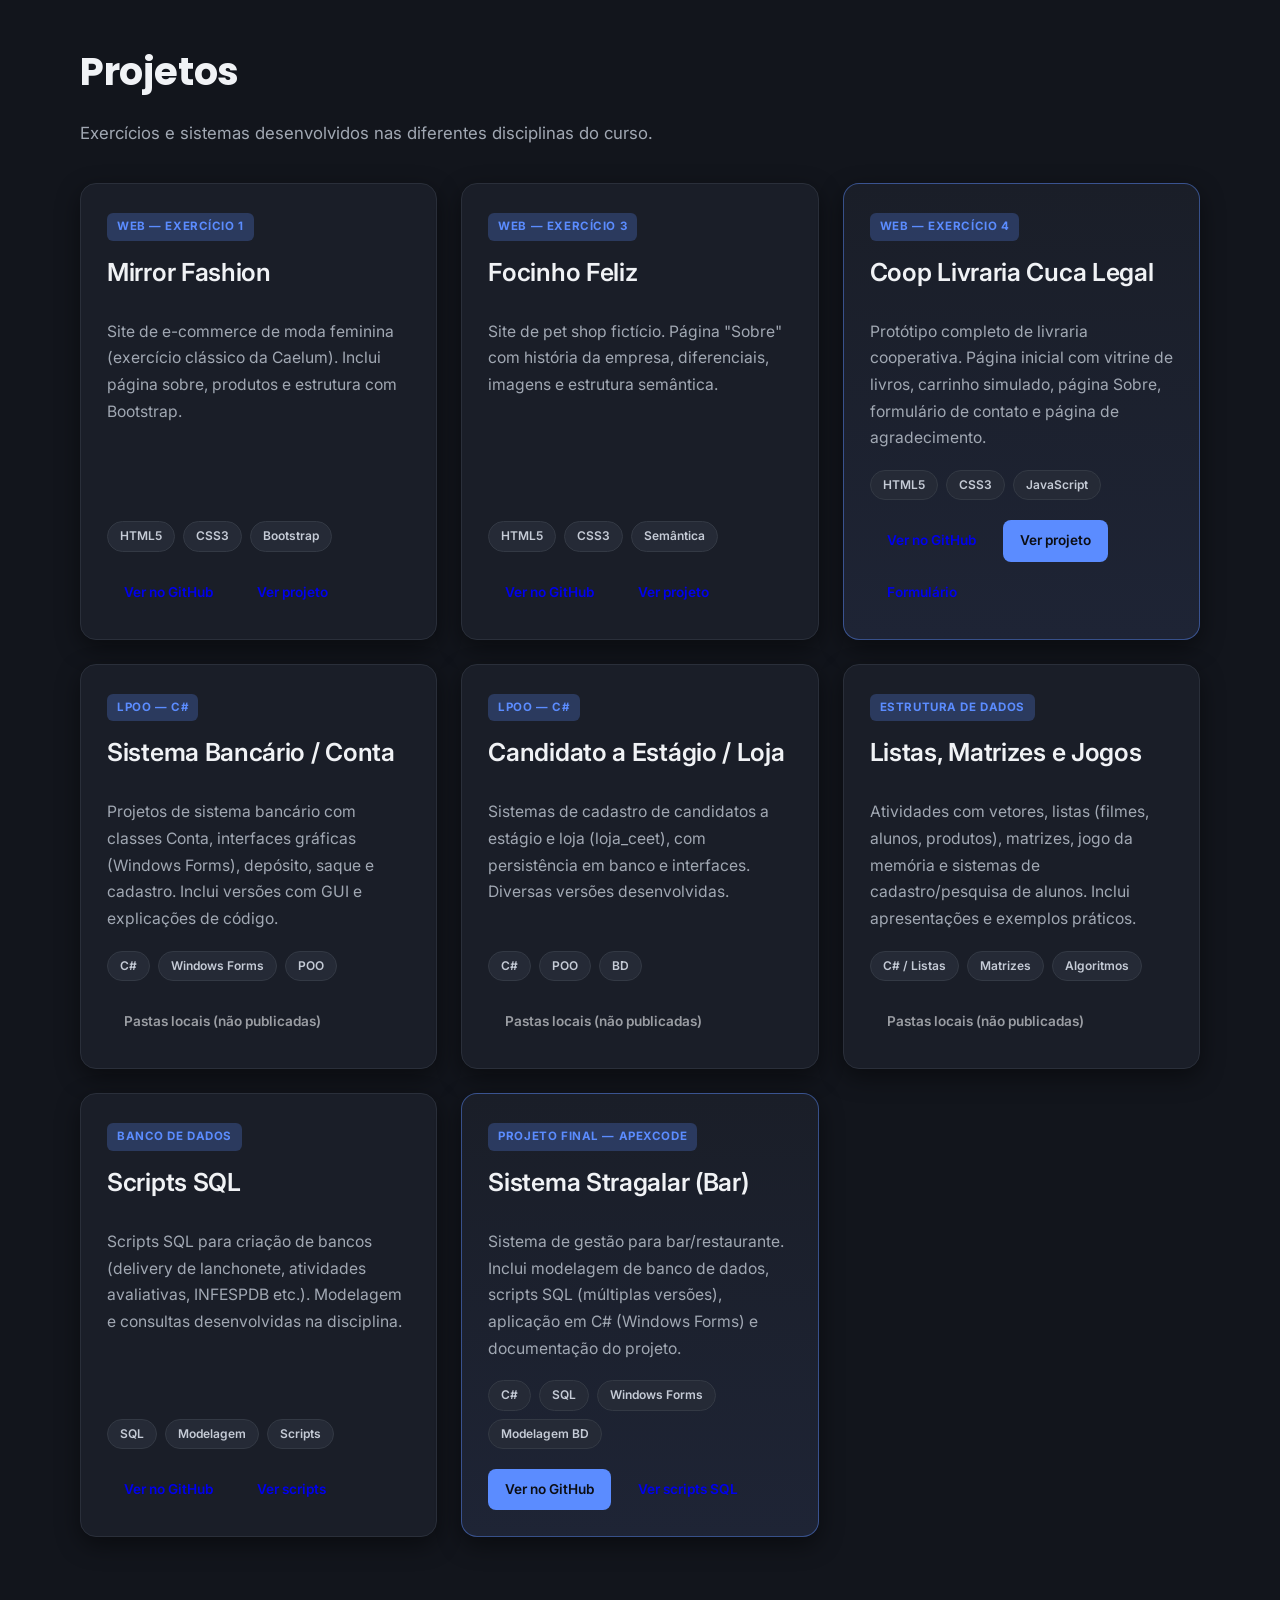
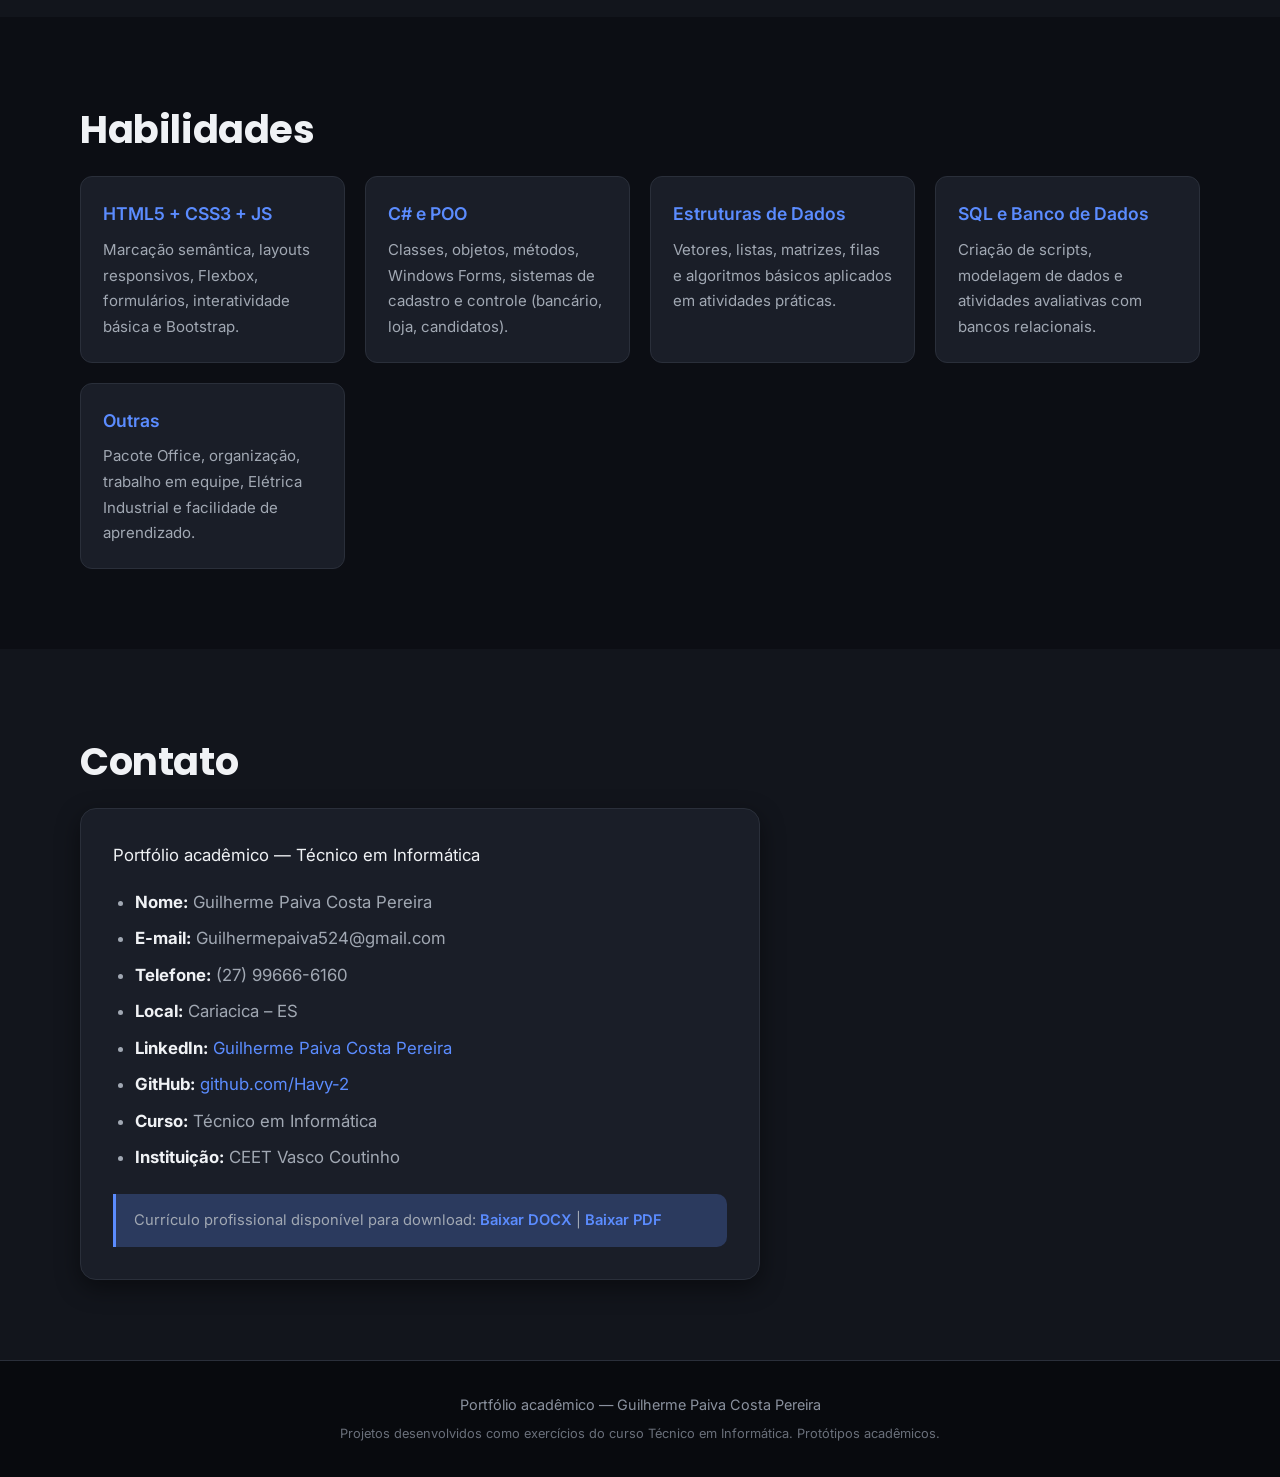
==== commit 8233f612: "Add files via upload" ====
--- a/index.html
+++ b/index.html
@@ -35,6 +35,7 @@
           <a href="#projetos" class="btn btn-primary">Ver projetos</a>
           <a href="#contato" class="btn btn-secondary">Entrar em contato</a>
           <a href="https://www.linkedin.com/in/guilherme-paiva-costa-pereira-906704447/" class="btn btn-secondary" target="_blank" rel="noopener">LinkedIn</a>
+          <a href="https://github.com/Havy-2" class="btn btn-secondary" target="_blank" rel="noopener">GitHub</a>
           <a href="curriculo-profissional.docx" class="btn btn-secondary" download>Baixar Currículo</a>
         </div>
       </div>
@@ -85,6 +86,7 @@
             <li>Bootstrap</li>
           </ul>
           <div class="project-links">
+            <a href="https://github.com/Havy-2/Portfolio/tree/main/mirrorfashion" class="btn btn-sm" target="_blank">Ver no GitHub</a>
             <a href="mirrorfashion/sobre.html" class="btn btn-sm" target="_blank">Ver projeto</a>
           </div>
         </article>
@@ -104,6 +106,7 @@
             <li>Semântica</li>
           </ul>
           <div class="project-links">
+            <a href="https://github.com/Havy-2/Portfolio/tree/main/focinhofeliz" class="btn btn-sm" target="_blank">Ver no GitHub</a>
             <a href="focinhofeliz/sobre.html" class="btn btn-sm" target="_blank">Ver projeto</a>
           </div>
         </article>
@@ -123,6 +126,7 @@
             <li>JavaScript</li>
           </ul>
           <div class="project-links">
+            <a href="https://github.com/Havy-2/Portfolio/tree/main/livraria-cuca-legal" class="btn btn-sm" target="_blank">Ver no GitHub</a>
             <a href="livraria-cuca-legal/index.html" class="btn btn-sm btn-primary" target="_blank">Ver projeto</a>
             <a href="livraria-cuca-legal/contato.html" class="btn btn-sm" target="_blank">Formulário</a>
           </div>
@@ -203,6 +207,7 @@
             <li>Scripts</li>
           </ul>
           <div class="project-links">
+            <a href="https://github.com/Havy-2/Portfolio/tree/main/materiais/banco-de-dados" class="btn btn-sm" target="_blank">Ver no GitHub</a>
             <a href="materiais/banco-de-dados/" class="btn btn-sm" target="_blank">Ver scripts</a>
           </div>
         </article>
@@ -224,7 +229,8 @@
             <li>Modelagem BD</li>
           </ul>
           <div class="project-links">
-            <a href="materiais/apexcode/" class="btn btn-sm btn-primary" target="_blank">Ver scripts SQL</a>
+            <a href="https://github.com/Havy-2/Portfolio/tree/main/materiais/apexcode" class="btn btn-sm btn-primary" target="_blank">Ver no GitHub</a>
+            <a href="materiais/apexcode/" class="btn btn-sm" target="_blank">Ver scripts SQL</a>
           </div>
         </article>
       </div>
@@ -270,6 +276,7 @@
           <li><strong>Telefone:</strong> (27) 99666-6160</li>
           <li><strong>Local:</strong> Cariacica – ES</li>
           <li><strong>LinkedIn:</strong> <a href="https://www.linkedin.com/in/guilherme-paiva-costa-pereira-906704447/" target="_blank" rel="noopener">Guilherme Paiva Costa Pereira</a></li>
+          <li><strong>GitHub:</strong> <a href="https://github.com/Havy-2" target="_blank" rel="noopener">github.com/Havy-2</a></li>
           <li><strong>Curso:</strong> Técnico em Informática</li>
           <li><strong>Instituição:</strong> CEET Vasco Coutinho</li>
         </ul>
--- a/css/style.css
+++ b/css/style.css
@@ -28,7 +28,8 @@
   font-family: "Inter", system-ui, -apple-system, sans-serif;
   color: var(--text);
   background: var(--bg);
-  line-height: 1.65;
+  line-height: 1.7;
+  font-size: 1.05rem;
   -webkit-font-smoothing: antialiased;
 }
 
@@ -57,7 +58,7 @@
 .logo {
   font-family: "Poppins", sans-serif;
   font-weight: 700;
-  font-size: 1.3rem;
+  font-size: 1.5rem;
   text-decoration: none;
   color: var(--text);
   letter-spacing: -0.3px;
@@ -76,7 +77,7 @@
   text-decoration: none;
   color: var(--text-light);
   font-weight: 500;
-  font-size: 0.95rem;
+  font-size: 1.05rem;
   transition: color 0.2s ease;
   position: relative;
 }
@@ -125,7 +126,7 @@
 
 .hero h1 {
   font-family: "Poppins", sans-serif;
-  font-size: clamp(2.2rem, 5.5vw, 3.1rem);
+  font-size: clamp(2.5rem, 6vw, 3.4rem);
   line-height: 1.12;
   margin-bottom: 18px;
   letter-spacing: -0.5px;
@@ -137,7 +138,7 @@
 }
 
 .subtitle {
-  font-size: 1.12rem;
+  font-size: 1.25rem;
   color: var(--text-light);
   margin-bottom: 32px;
   max-width: 560px;
@@ -205,7 +206,7 @@
 
 .section h2 {
   font-family: "Poppins", sans-serif;
-  font-size: 2.1rem;
+  font-size: 2.4rem;
   margin-bottom: 14px;
   letter-spacing: -0.4px;
   font-weight: 700;
@@ -324,7 +325,7 @@
 }
 
 .project-card h3 {
-  font-size: 1.4rem;
+  font-size: 1.55rem;
   margin: 0;
   font-weight: 600;
   letter-spacing: -0.3px;
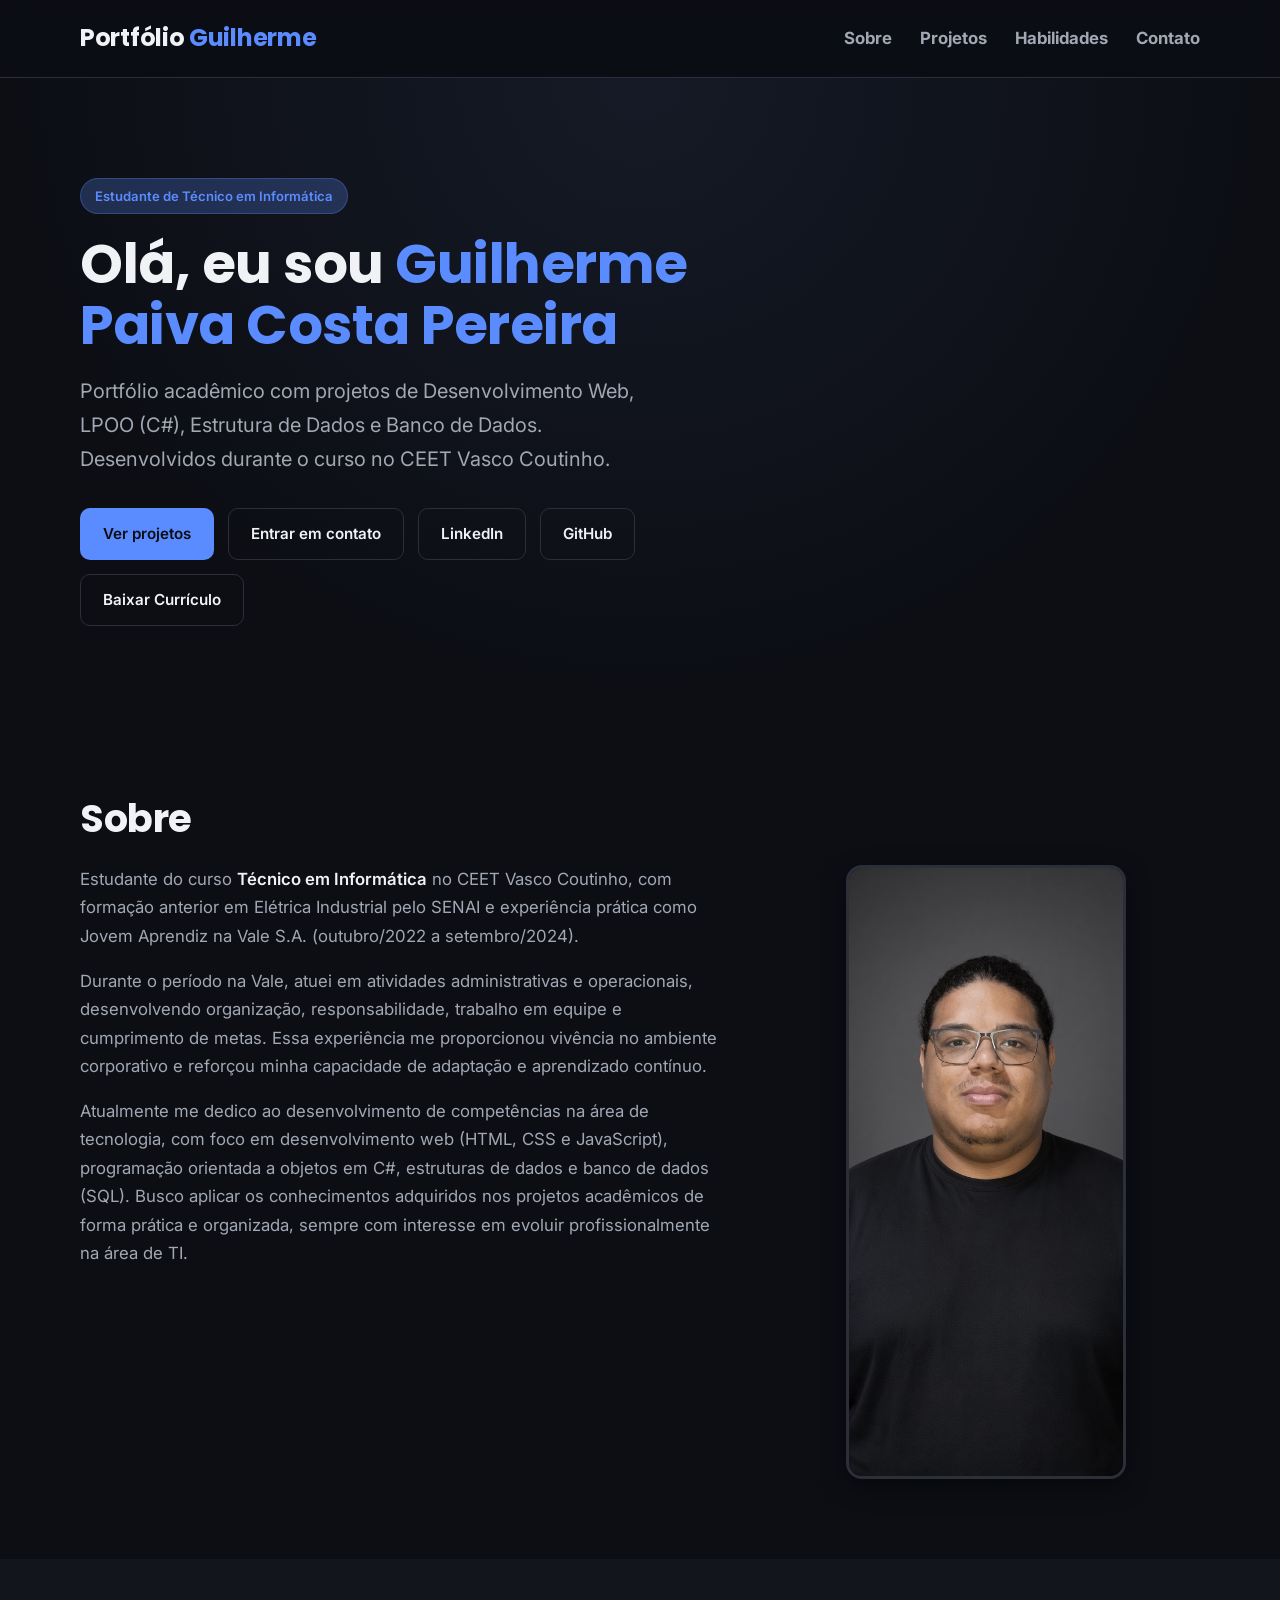
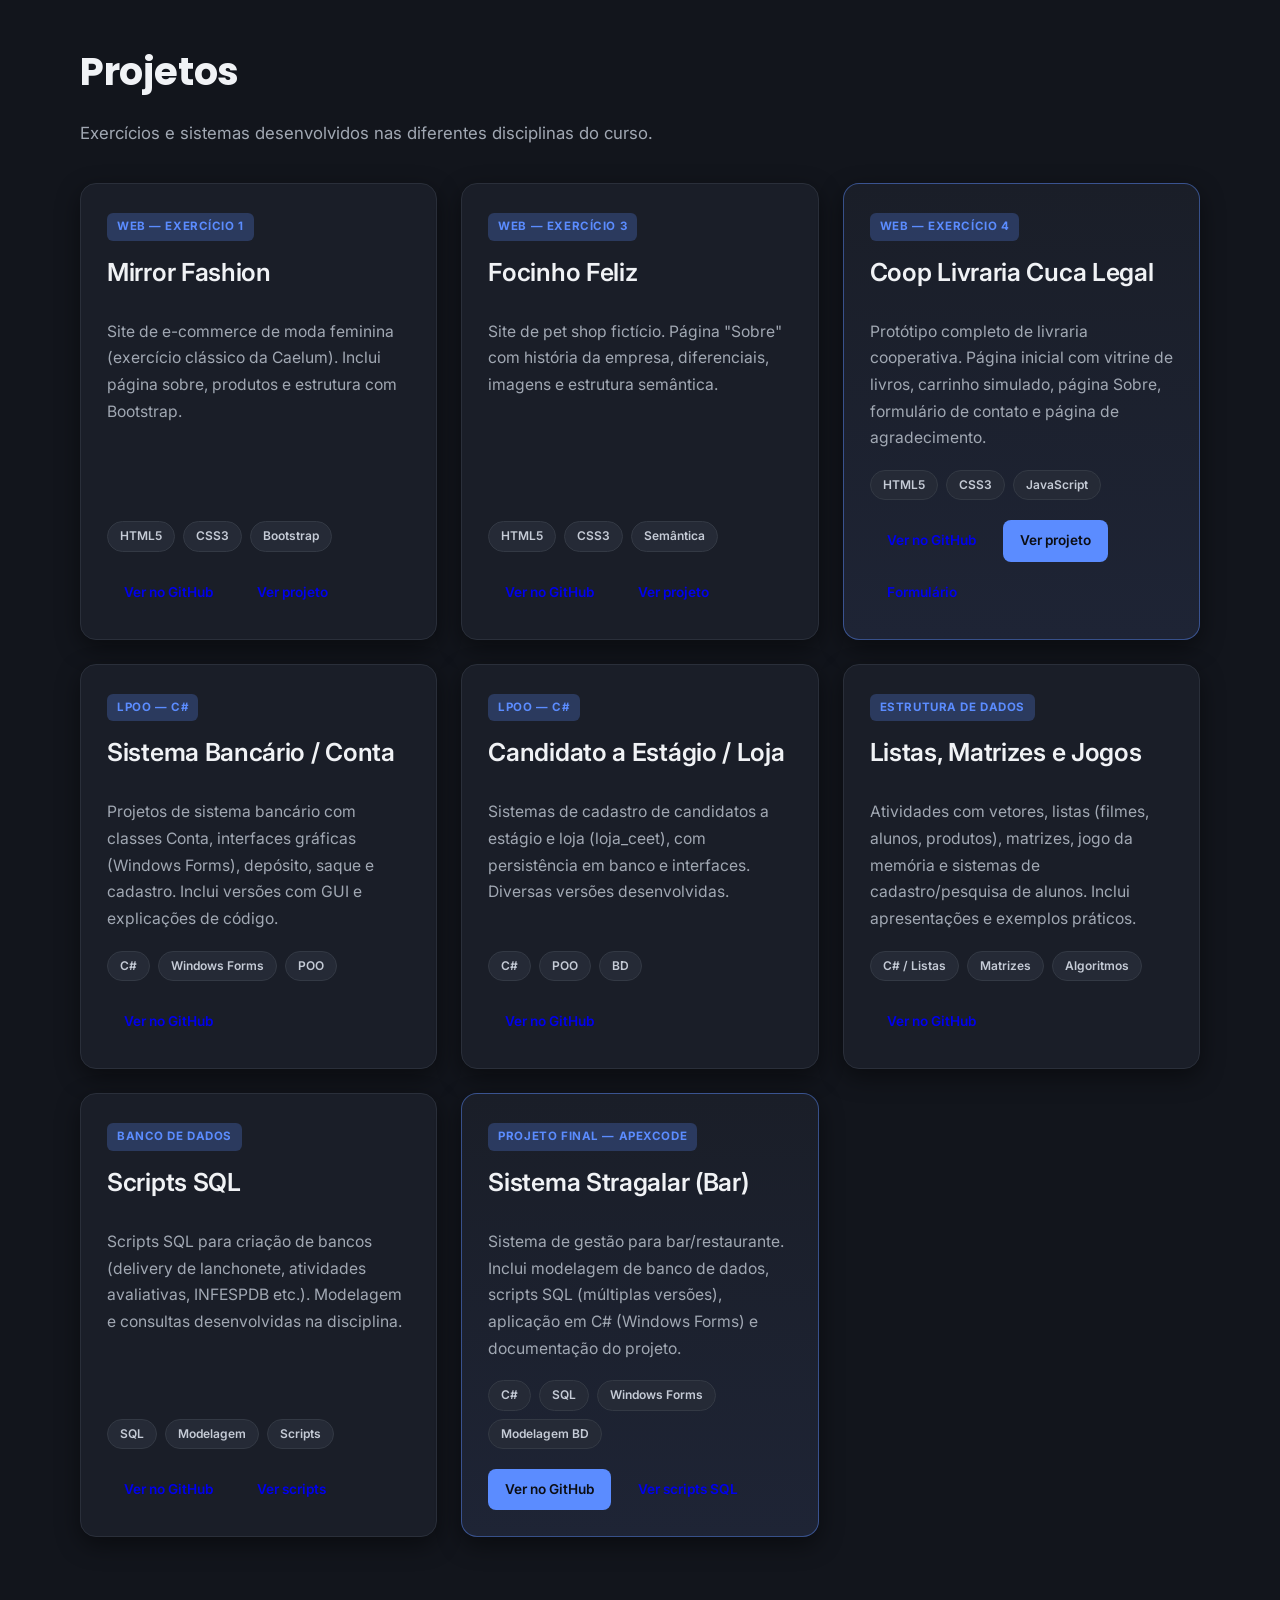
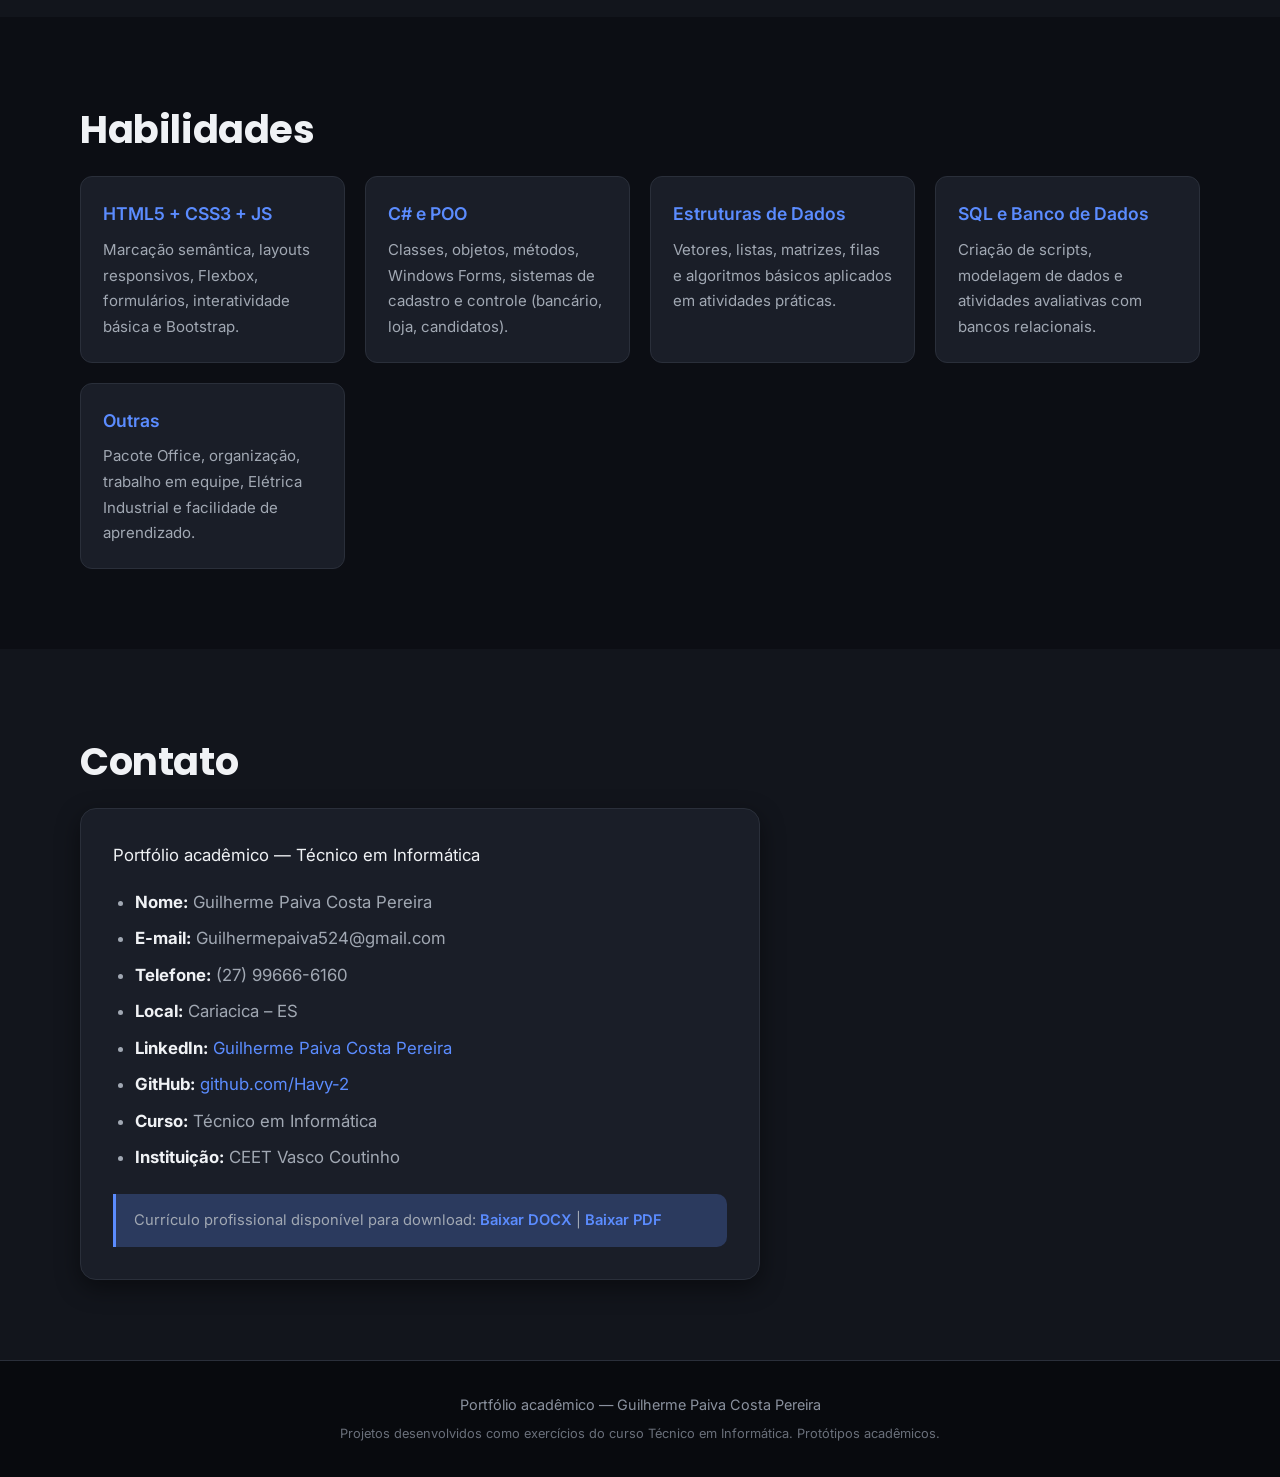
==== commit de74f20b: "Add files via upload" ====
--- a/index.html
+++ b/index.html
@@ -148,7 +148,7 @@
             <li>POO</li>
           </ul>
           <div class="project-links">
-            <span class="btn btn-sm" style="opacity:0.6; cursor:default;">Pastas locais (não publicadas)</span>
+            <a href="https://github.com/Havy-2/Portfolio/tree/main/Projeto_LPOO" class="btn btn-sm" target="_blank">Ver no GitHub</a>
           </div>
         </article>
 
@@ -167,7 +167,7 @@
             <li>BD</li>
           </ul>
           <div class="project-links">
-            <span class="btn btn-sm" style="opacity:0.6; cursor:default;">Pastas locais (não publicadas)</span>
+            <a href="https://github.com/Havy-2/Portfolio/tree/main/LPOO_MODULOII" class="btn btn-sm" target="_blank">Ver no GitHub</a>
           </div>
         </article>
 
@@ -187,7 +187,7 @@
             <li>Algoritmos</li>
           </ul>
           <div class="project-links">
-            <span class="btn btn-sm" style="opacity:0.6; cursor:default;">Pastas locais (não publicadas)</span>
+            <a href="https://github.com/Havy-2/Portfolio/tree/main/ED.MODULOII" class="btn btn-sm" target="_blank">Ver no GitHub</a>
           </div>
         </article>
 
